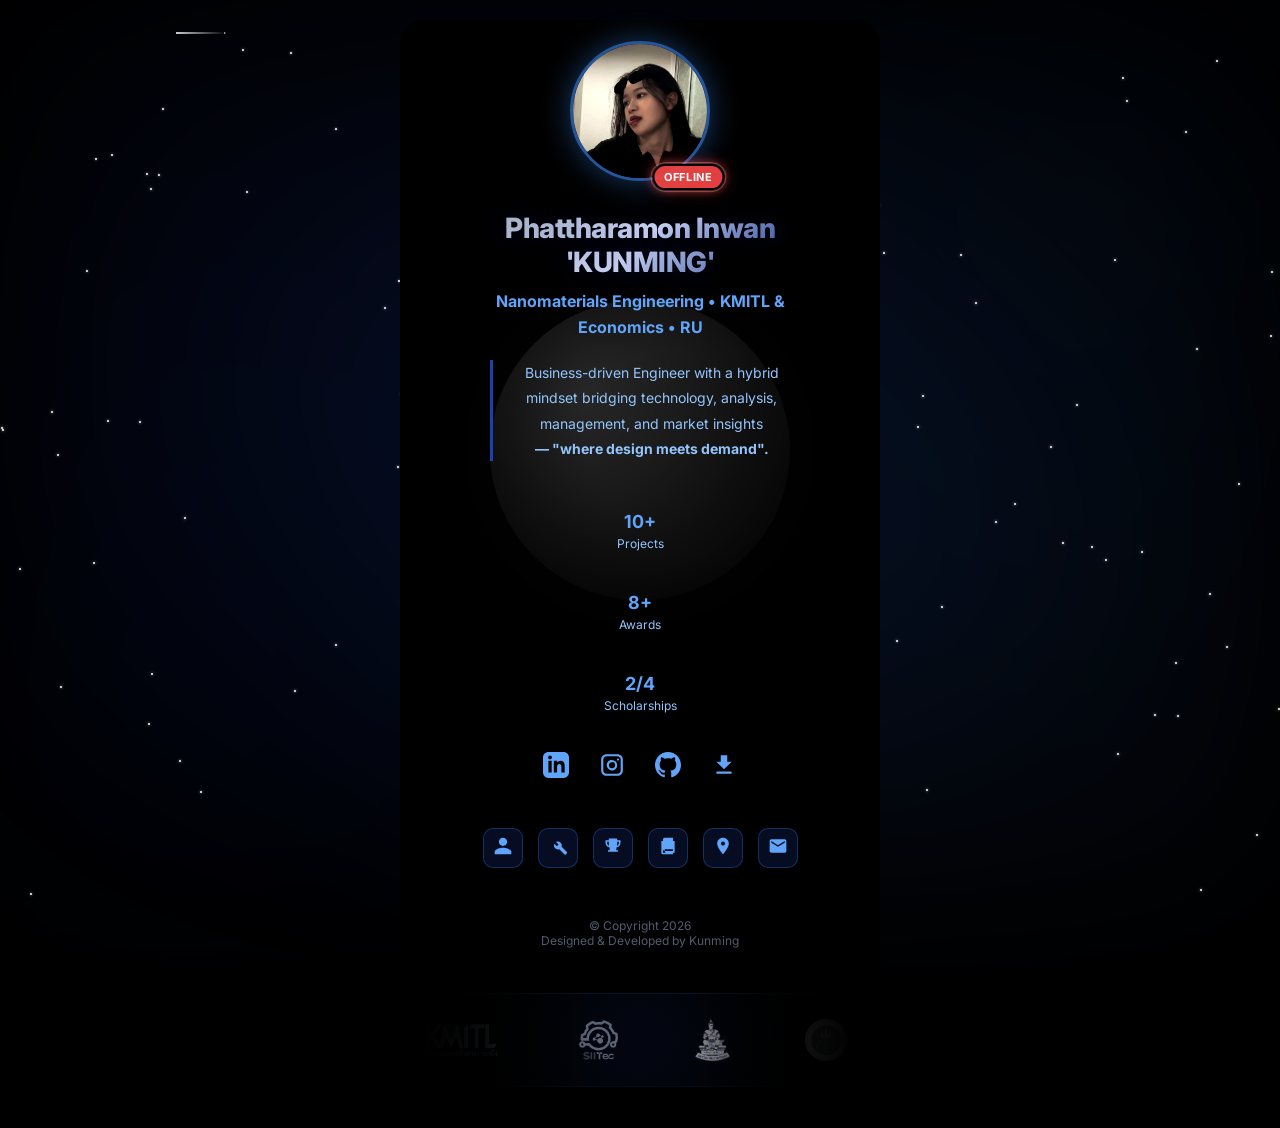
==== index.html @ d59f3d8d "Fix download link for CV in index.html" ====
<!DOCTYPE html>
<html lang="th">
<head>
    <meta charset="UTF-8">
    <meta name="viewport" content="width=device-width, initial-scale=1.0">
    <title>Phattharamon Inwan - Portfolio</title>
    <link href="https://fonts.googleapis.com/css2?family=Inter:wght@300;400;500;600;700;800&display=swap" rel="stylesheet">
    <style>
        * {
            margin: 0;
            padding: 0;
            box-sizing: border-box;
        }
        
        @keyframes fadeInUp {
            from {
                opacity: 0;
                transform: translateY(30px);
            }
            to {
                opacity: 1;
                transform: translateY(0);
            }
        }

        @keyframes slideInRight {
            from {
                opacity: 0;
                transform: translateX(-30px);
            }
            to {
                opacity: 1;
                transform: translateX(0);
            }
        }

       @keyframes glow {
    0%, 100% {
        box-shadow: 
            0 0 14px rgba(30, 64, 175, 0.25),
            0 0 28px rgba(29, 78, 216, 0.15),
            inset 0 0 12px rgba(30, 64, 175, 0.05);
    }
    50% {
        box-shadow: 
            0 0 22px rgba(30, 64, 175, 0.35),
            0 0 36px rgba(29, 78, 216, 0.2),
            inset 0 0 18px rgba(30, 64, 175, 0.08);
    }
}

        @keyframes borderGlow {
            0%, 100% {
                border-color: rgba(30, 64, 175, 0.5);
            }
            50% {
                border-color: rgba(29, 78, 216, 0.8);
            }
        }

        @keyframes shimmer {
            0% {
                background-position: -1000px 0;
            }
            100% {
                background-position: 1000px 0;
            }
        }

        @keyframes float {
            0%, 100% {
                transform: translateY(0px);
            }
            50% {
                transform: translateY(-8px);
            }
        }

        @keyframes shooting-star {
            0% {
                transform: translateX(0) translateY(0) rotate(-45deg);
                opacity: 1;
            }
            70% {
                opacity: 1;
            }
            100% {
                transform: translateX(-300px) translateY(300px) rotate(-45deg);
                opacity: 0;
            }
        }

        @keyframes twinkle {
            0%, 100% {
                opacity: 0.3;
                transform: scale(1);
            }
            50% {
                opacity: 1;
                transform: scale(1.2);
            }
        }
@keyframes auraPulse {
    0%, 100% {
        opacity: 0.6;
        filter: blur(16px);
    }
    50% {
        opacity: 0.9;
        filter: blur(22px);
    }
}

        .star {
            position: fixed;
            width: 2px;
            height: 2px;
            background: white;
            border-radius: 50%;
            box-shadow: 0 0 3px rgba(255, 255, 255, 0.8);
            animation: twinkle 3s ease-in-out infinite;
            pointer-events: none;
            z-index: -2;
        }

        .shooting-star {
            position: fixed;
            width: 2px;
            height: 2px;
            background: linear-gradient(90deg, white, transparent);
            border-radius: 50%;
            pointer-events: none;
            animation: shooting-star 2s ease-out infinite;
            z-index: 1;
        }

        .shooting-star::before {
            content: '';
            position: absolute;
            top: 0;
            right: 0;
            height: 2px;
            width: 50px;
            background: linear-gradient(90deg, rgba(255, 255, 255, 0.8), transparent);
        }

        body {
            font-family: 'Inter', -apple-system, BlinkMacSystemFont, 'Segoe UI', sans-serif;
            background: #000000;
            color: #e5e5e5;
            min-height: 100vh;
            display: flex;
            align-items: center;
            justify-content: center;
            padding: 20px;
            position: relative;
            overflow-x: hidden;
        }

        body::before {
            content: '';
            position: fixed;
            top: 0;
            left: 0;
            right: 0;
            bottom: 0;
            background: 
                radial-gradient(circle at 20% 30%, rgba(29, 78, 216, 0.08) 0%, transparent 50%),
                radial-gradient(circle at 80% 70%, rgba(30, 64, 175, 0.06) 0%, transparent 50%);
            pointer-events: none;
            z-index: 0;
        }

        #stars-container {
            position: fixed;
            top: 0;
            left: 0;
            width: 100%;
            height: 100%;
            pointer-events: none;
            z-index: 2;
        }

        .container {
    max-width: 1200px;
    width: 100%;
    height: auto;
    background: #000000;
    border: 1.5px solid rgba(0, 0, 0, 0.85); /* ✅ ขอบดำ */
    border-radius: 24px;
    padding: 60px;
    position: relative;
    overflow: visible;
    animation: fadeInUp 0.8s ease-out;
    z-index: 2;
}

        .container::before {
      .container::before {
    content: '';
    position: absolute;
    inset: -2px;
    border-radius: 26px;
animation: auraPulse 4s ease-in-out infinite;

    background: radial-gradient(
        ellipse at center,
        rgba(59, 130, 246, 0.35),
        rgba(59, 130, 246, 0.15),
        transparent 65%
    );

    filter: blur(18px);
    opacity: 0.8;
    z-index: -1;
      }}

body::after {
    content: '';
    position: fixed;
    inset: 0;

    background:
        radial-gradient(circle at 30% 40%, rgba(30, 64, 175, 0.18), transparent 55%),
        radial-gradient(circle at 70% 60%, rgba(59, 130, 246, 0.12), transparent 60%),
        radial-gradient(circle at 50% 50%, rgba(30, 64, 175, 0.10), transparent 65%);

    filter: blur(80px);
    opacity: 0.7;

    z-index: -2;
}
body::before {
    content: '';
    position: fixed;
    inset: 0;

    background:
        radial-gradient(circle at 10% 80%, rgba(30, 64, 175, 0.10), transparent 60%),
        radial-gradient(circle at 90% 20%, rgba(59, 130, 246, 0.08), transparent 60%);

    filter: blur(100px);
    opacity: 0.5;

    z-index: -3;
}

@keyframes galaxyFloat {
    0% {
        transform: scale(1) translate(0, 0);
    }
    50% {
        transform: scale(1.1) translate(-30px, 20px);
    }
    100% {
        transform: scale(1.05) translate(30px, -20px);
    }
}












        .profile-section {
            display: flex;
            align-items: center;
            gap: 30px;
            margin-bottom: 40px;
            justify-content:center;   
            animation: slideInRight 0.8s ease-out 0.2s both;
            position: relative;
            justify-content:center;  
            z-index: 1;
        }

        .profile-image {
            width: 140px;
            height: 140px;
            border-radius: 50%;
            border: 3px solid rgba(59, 130, 246, 0.6);
            object-fit: cover;
            opacity: 1;
            filter: brightness(1.1) contrast(1.05);
            transition: all 0.5s;
            box-shadow: 0 0 30px rgba(59, 130, 246, 0.4);
        }

        .profile-image:hover {
            transform: scale(1.05);
            border-color: rgba(59, 130, 246, 0.9);
            box-shadow: 0 0 50px rgba(59, 130, 246, 0.6);
            filter: brightness(1.15) contrast(1.1);
        }

        .header {
            display: flex;
            justify-content: space-between;
            align-items: flex-start;
            margin-bottom: 50px;
            flex-wrap: wrap;
            gap: 30px;
            position: relative;
            z-index: 1;
        }

        .intro {
            flex: 1;
            min-width: 300px;
        }

        .name {
            font-size: 40px;
            font-weight: 700;
            background: linear-gradient(135deg, #acb4c2 0%, #d4dcf6 50%, #1e3a8a 100%);
            -webkit-background-clip: text;
            -webkit-text-fill-color: transparent;
            background-clip: text;
            margin-bottom: 10px;
            letter-spacing: -1px;
           
            text-shadow: 0 0 30px rgba(30, 64, 175, 0.3);
        }

        .title {
            font-size: 16px;
            color: #60a5fa;
            margin-bottom: 20px;
            font-weight: 500;
            line-height: 1.6;
        }

        .tagline {
            font-size: 14px;
            color: #93c5fd;
            line-height: 1.8;
            max-width: 550px;
            border-left: 3px solid #1e40af;
            padding-left: 20px;
            transition: all 0.3s;
        }

        .tagline:hover {
            border-left-color: #3b82f6;
            padding-left: 25px;
            text-shadow: 0 0 10px rgba(30, 64, 175, 0.3);
        }

        .contact {
            position: absolute;
            bottom: 30px;
            right: 30px;
            display: flex;
            flex-direction: column;
            gap: 12px;
            background: rgba(15, 23, 42, 0.5);
            padding: 25px;
            border-radius: 16px;
            border: 1px solid rgba(30, 64, 175, 0.3);
            box-shadow: 0 8px 32px rgba(30, 64, 175, 0.15);
         z-index: 1;
        }

        .contact-item {
            display: flex;
            align-items: center;
            gap: 12px;
            color: #93c5fd;
            font-size: 14px;
            transition: all 0.3s;
            cursor: pointer;
        }

        .contact-item:hover {
            color: #3b82f6;
            transform: translateX(8px);
            text-shadow: 0 0 10px rgba(30, 64, 175, 0.5);
        }

        .icon {
            width: 20px;
            height: 20px;
            fill: currentColor;
            transition: all 0.3s;
            filter: drop-shadow(0 0 3px rgba(30, 64, 175, 0.4));
        }

        .contact-item:hover .icon {
            transform: scale(1.2) rotate(5deg);
            filter: drop-shadow(0 0 8px rgba(30, 64, 175, 0.8));
        }

        .section {
            margin-bottom: 45px;
            animation: fadeInUp 0.8s ease-out;
            position: relative;
            z-index: 1;
        }

        .section:nth-child(2) {
            animation-delay: 0.4s;
        }

        .section:nth-child(3) {
            animation-delay: 0.6s;
        }

       .section-title {
    font-size: 24px;
    font-weight: 700;
    margin-bottom: 25px;
    display: flex;
    align-items: center;
    gap: 12px;

    color: #ffffff; /* ✅ เปลี่ยนเป็นสีขาว */

    text-transform: uppercase;
    letter-spacing: 1px;
    text-shadow: 0 0 12px rgba(255, 255, 255, 0.35); /* glow ขาวเบาๆ */
}

.name{
font-weight:800;
letter-spacing:-0.5px;
}
        .section-title::before {
            content: '';
            width: 4px;
            height: 24px;
            background: linear-gradient(180deg, #3b82f6, #1e40af);
            border-radius: 2px;
            box-shadow: 0 0 10px rgba(30, 64, 175, 0.6);
            animation: float 2s ease-in-out infinite;
        }

        .skills-grid {
            display: grid;
            grid-template-columns: repeat(auto-fit, minmax(280px, 1fr));
            gap: 20px;
            max-width: 900px;
            margin: 0 auto;
        }

        .skill-category {
            background: rgba(15, 23, 42, 0.5);
            padding: 25px;
            border-radius: 16px;
            border: 1px solid rgba(30, 64, 175, 0.25);
            transition: all 0.4s cubic-bezier(0.4, 0, 0.2, 1);
            position: relative;
            overflow: hidden;
        }

        .skill-category::before {
            content: '';
            position: absolute;
            top: 0;
            left: 0;
            right: 0;
            bottom: 0;
            background: linear-gradient(135deg, rgba(30, 64, 175, 0.08), transparent);
            opacity: 0;
            transition: opacity 0.3s;
        }

        .skill-category:hover::before {
            opacity: 1;
        }

        .skill-category:hover {
            transform: translateY(-5px);
            border-color: rgba(30, 64, 175, 0.5);
            box-shadow: 0 10px 30px rgba(30, 64, 175, 0.25);
        }

      .skill-category h3 {
    font-size: 17px;                 /* ใหญ่ขึ้นนิด */
    font-weight: 800;                /* ✅ หนาชัด */
  color: #e6f0ff; 
    margin-bottom: 15px;
    text-transform: uppercase;
    letter-spacing: 1.2px;
    text-align: center;

    text-shadow:
        0 0 8px rgba(255, 255, 255, 0.4),
        0 0 16px rgba(59, 130, 246, 0.25); /* glow ฟ้าเบาๆ */
}


        .skill-tags {
            display: flex;
            flex-wrap: wrap;
            gap: 8px;
            justify-content: center;
        }

        .skill-tag {
    background: rgba(15, 23, 42, 0.6);
    color: #ffffff;              /* ✅ สีขาว */
    padding: 6px 14px;
    border-radius: 20px;
    font-size: 13px;
    border: 1px solid rgba(255, 255, 255, 0.25);
    transition: all 0.3s;
    cursor: default;
    font-weight: 500;
}


        .skill-tag:hover {
            background: rgba(30, 64, 175, 0.3);
            color: #3b82f6;
            transform: scale(1.05);
            border-color: #1e40af;
            box-shadow: 0 3px 15px rgba(30, 64, 175, 0.3);
        }

        .projects {
            display: grid;
            gap: 20px;
        }

        .project-card {
            background: rgba(15, 23, 42, 0.5);
            padding: 30px;
            border-radius: 16px;
            border: 1px solid rgba(30, 64, 175, 0.25);
            border-left: 4px solid #1e40af;
            transition: all 0.4s cubic-bezier(0.4, 0, 0.2, 1);
            position: relative;
            overflow: hidden;
        }

        .project-card::before {
            content: '';
            position: absolute;
            top: 0;
            left: 0;
            right: 0;
            bottom: 0;
            background: linear-gradient(135deg, rgba(30, 64, 175, 0.08), transparent);
            opacity: 0;
            transition: opacity 0.3s;
        }

        .project-card:hover::before {
            opacity: 1;
        }

        .project-card::after {
            content: '';
            position: absolute;
            top: 0;
            left: -100%;
            width: 100%;
            height: 100%;
            background: linear-gradient(90deg, 
                transparent,
                rgba(30, 64, 175, 0.15),
                transparent
            );
            transition: left 0.5s;
        }

        .project-card:hover::after {
            left: 100%;
        }

        .project-card:hover {
            border-left-color: #3b82f6;
            transform: translateX(8px);
            box-shadow: 0 10px 40px rgba(30, 64, 175, 0.25);
            border-color: rgba(30, 64, 175, 0.5);
        }

        .project-title {
            font-size: 18px;
            font-weight: 600;
            color: #3b82f6;
            margin-bottom: 8px;
            transition: all 0.3s;
        }
.project-role {
    display: inline-block;
    padding: 4px 10px;
    border-radius: 10px;

    background: rgba(59, 130, 246, 0.12);
    border: 1px solid rgba(59, 130, 246, 0.25);

    font-size: 12px;
    font-weight: 600;
    color: #e6f0ff;

    margin-bottom: 8px;
}


/* --- CSS Time Capsule (สไตล์ที่คุณชอบ) --- */
.time-capsule {
    display: inline-flex;
    align-items: center;
    gap: 6px;
    
    /* สไตล์ Neon */
    background: rgba(30, 64, 175, 0.15);
    border: 1px solid rgba(59, 130, 246, 0.4);
    border-radius: 6px;
    padding: 4px 12px;       /* ปรับความอ้วนเล็กน้อยให้สวย */
    
    /* ลบ margin-left เดิมออก เพื่อให้ชิดซ้ายสุด */
    margin: 0; 
    
    color: #93c5fd;
    font-size: 13px;         /* เพิ่มขนาดตัวอักษรนิดนึงให้อ่านง่าย */
    font-weight: 600;
    letter-spacing: 0.5px;
    margin-bottom: 8px;
    line-height: 1.4;
    box-shadow: 0 0 10px rgba(59, 130, 246, 0.1);
    transition: all 0.3s ease;
    white-space: nowrap;
    
    /* จัดให้ป้ายไม่ยืดหดจนเสียทรง */
    flex-shrink: 0; 
}

.time-capsule:hover {
    background: rgba(30, 64, 175, 0.3);
    border-color: #60a5fa;
    box-shadow: 0 0 15px rgba(59, 130, 246, 0.3);
    transform: translateY(-1px);
    cursor: default;
}

.time-icon {
    width: 14px;
    height: 14px;
    fill: currentColor;
    opacity: 0.9;
}
        .project-date {
            font-size: 13px;
            color: #60a5fa;
            margin-bottom: 12px;
            font-style: italic;
        }

        .project-card:hover .project-title {
            color: #60a5fa;
            text-shadow: 0 0 10px rgba(30, 64, 175, 0.4);
        }

        .project-desc {
            color: #cbd5e1;
            font-size: 14px;
            line-height: 1.6;
            margin-bottom: 15px;
        }

        .team-members {
            display: flex;
            align-items: center;
            gap: 8px;
            flex-wrap: wrap;
            margin-top: 12px;
            padding-top: 12px;
            border-top: 1px solid rgba(30, 64, 175, 0.2);
        }
.profile-wrapper {
    position: relative;
    width: 140px;
    height: 140px;
    flex-shrink: 0;
}

/* badge หลัก */
.status-badge {
    position: absolute;
    right: 0;
    bottom: 0;

    transform: translate(20%, 35%); /* เกาะขอบแบบ responsive */

    padding: 4px 10px;
    border-radius: 999px;

    font-size: 11px;
    font-weight: 700;
    letter-spacing: 0.6px;

    background: rgba(239, 68, 68, 0.95); /* 🔴 default = inactive */
    color: #fff;

    border: 2px solid #000;
    box-shadow:
        0 0 8px rgba(239, 68, 68, 0.6),
        0 0 16px rgba(239, 68, 68, 0.4);

    user-select: none;
    transition: all 0.3s ease;
}
.project-progress{
    width:100%;
    height:8px;
    background:rgba(255,255,255,0.08);
    border-radius:20px;
    overflow:hidden;
    margin-top:10px;
}

.progress-bar{
    height:100%;
    width:var(--progress);
    
    background:linear-gradient(
        90deg,
        #ef4444,
        #f59e0b,
        #22c55e
    );

    border-radius:20px;

    animation:progressGlow 3s ease-in-out infinite;
    box-shadow:0 0 10px rgba(34,197,94,0.4);
}

.progress-text{
    font-size:12px;
    color:#93c5fd;
    margin-top:6px;
    opacity:0.8;
}
.progress-bar{
    height:100%;
    width:0;
    background:linear-gradient(90deg,#ef4444,#f59e0b,#22c55e);
    border-radius:20px;
    animation:loadProgress 2s forwards;
}
.progress-container{
    width:100%;
    height:8px;
    background:rgba(255,255,255,0.08);
    border-radius:20px;
    overflow:hidden;
    margin-top:8px;
}

.progress-bar{
    height:100%;
    width:0;
    background:linear-gradient(90deg,#ef4444,#f59e0b,#22c55e);
    border-radius:20px;
    transition:width 0.8s ease;
}

.progress-text{
    font-size:12px;
    color:#93c5fd;
    margin-top:5px;
}


.my-products{
    margin-top:20px;
}

.product-title{
    font-size:16px;
    color:#60a5fa;
    margin-bottom:12px;
    font-weight:600;
}

.product-card{
    background: rgba(15, 23, 42, 0.5);
    border: 1px solid rgba(59,130,246,0.3);
    border-radius: 12px;
    padding: 16px;
    transition:0.3s;
    margin-bottom:16px; 
}

.product-card:hover{
    transform:translateY(-3px);
    box-shadow:0 10px 30px rgba(59,130,246,0.25);
}

.product-name{
    font-size:16px;
    font-weight:700;
    color:#e6f0ff;
    margin-bottom:6px;
}

.product-tagline{
    font-size:13px;
    color:#93c5fd;
    margin-bottom:12px;
}

.product-btn{
    display:inline-block;
    margin-top:16px;
    padding:6px 14px;
    border-radius:20px;

    background:rgba(34,197,94,0.2);
    border:1px solid rgba(34,197,94,0.5);

    color:#22c55e;
    font-size:13px;
    font-weight:600;
    text-decoration:none;

    transition:0.3s;
}

.product-btn:hover{
    background:#22c55e;
    color:#000;
    box-shadow:0 0 15px rgba(34,197,94,0.6);
}



@keyframes loadProgress{
    to{
        width:var(--progress);
    }
}
@keyframes progressGlow{
    0%,100%{
        filter:brightness(1);
    }
    50%{
        filter:brightness(1.4);
    }
}
/* 🟢 active */
.status-badge.active {
    background: rgba(34, 197, 94, 0.95);
    box-shadow:
        0 0 8px rgba(34, 197, 94, 0.8),
        0 0 18px rgba(34, 197, 94, 0.6);
}

/* ring บาง ๆ ให้ดูเป็น badge */
.status-badge::after {
    content: '';
    position: absolute;
    inset: -4px;
    border-radius: 999px;
    border: 1px solid rgba(255,255,255,0.25);
}

        .team-label {
            font-size: 12px;
            color: #60a5fa;
            font-weight: 600;
            text-transform: uppercase;
            letter-spacing: 0.5px;
        }


/* Force Mobile Layout ทุกหน้าจอ */
.container {
max-width: 480px;
margin: 0 auto;
padding: 20px;
}

/* Profile เรียงแนวตั้ง */
.profile-section {
flex-direction: column;
text-align: center;
}

/* Header เรียงแนวตั้ง */
.header {
flex-direction: column;
align-items: center;
}

/* Stats เรียงแบบมือถือ */
.stats {
flex-direction: column;
gap: 12px;
}

/* Skills ให้เรียง 1 column */
.skills-grid {
grid-template-columns: 1fr;
}

/* Project card padding */
.project-card {
padding: 20px;
}

/* ปรับชื่อ */
.name {
font-size: 28px;
}

/* Contact icon จัดกลาง */
.contact-icons {
justify-content: center;
}
body{
display:flex;
justify-content:center;
}


.section{
display:none;
animation:fadeInUp 0.5s ease;
}

.section.active{
display:block;
}
@media (max-width:768px){

.project-card{
padding:20px;
}

.time-capsule{
font-size:12px;
}

.project-title{
font-size:16px;
}

}
@media (max-width:768px){

.projects{
gap:16px;
}

}
        .team-member {
            display: inline-flex;
            align-items: center;
            gap: 4px;
            padding: 4px 10px;
            background: rgba(30, 64, 175, 0.15);
            border: 1px solid rgba(59, 130, 246, 0.3);
            border-radius: 12px;
            font-size: 13px;
            color: #60a5fa;
            text-decoration: none;
            transition: all 0.3s;
            z-index: 30;
        }

        .team-member:hover {
            background: rgba(59, 130, 246, 0.25);
            border-color: #3b82f6;
            color: #93c5fd;
            transform: translateY(-2px);
            box-shadow: 0 4px 12px rgba(59, 130, 246, 0.3);
        }

        .team-icon {
            width: 14px;
            height: 14px;
            fill: currentColor;
        }
.top-menu{
display:flex;
justify-content:center;
align-items:center;

width:100%;        /* ✅ สำคัญ */
margin-top:8px;
gap:15px;

position:relative; /* กันลอย */
}

.contact-icons{
    position: relative;
display:flex;
justify-content:center;
align-items:center;

width:100%;      /* ✅ สำคัญมาก */
margin-top:8px;
margin-bottom:8px;

gap:30px;
}
@media (max-width:768px){
.container{
padding:30px 20px;
}
}
.contact-icon:hover{
transform:translateY(-5px);
background:rgba(59,130,246,0.25);
box-shadow:0 0 20px rgba(59,130,246,0.4);
}

.contact-icon svg{
width:26px;
fill:#60a5fa;
}
.top-menu button {
background: rgba(30,64,175,0.2);
border: 1px solid rgba(59,130,246,0.3);
width: 40px;
height: 40px;
border-radius: 10px;
cursor: pointer;
transition: 0.3s;
}

.top-menu button:hover {
background: rgba(59,130,246,0.3);
transform: translateY(-2px);
}

.top-menu svg {
width: 20px;
fill: #60a5fa;
}

.moon {
  position: fixed;
  top: 50%;
  left: 50%;
  transform: translate(-50%, -50%);
  
  width: 300px;
  height: 300px;
  border-radius: 50%;

  /* 👇 ใช้ texture ดวงจันทร์จริง */
  background: 
    radial-gradient(circle at 30% 30%, rgba(255,255,255,0.9), rgba(200,200,200,0.4) 60%, rgba(0,0,0,0.3)),
    url("https://upload.wikimedia.org/wikipedia/commons/e/e1/FullMoon2010.jpg");

  background-size: cover;
  background-blend-mode: overlay;

  opacity: 0.17; /* 👈 จางๆ */
  filter: grayscale(100%) contrast(120%);

  box-shadow: 0 0 80px rgba(255,255,255,0.1);

  animation: rotateMoon 120s linear infinite;

  z-index: -1;
  pointer-events: none;
}

@keyframes rotateMoon {
  from {
    transform: translate(-50%, -50%) rotate(0deg);
  }
  to {
    transform: translate(-50%, -50%) rotate(360deg);
  }
}
.moon::after {
  content: "";
  position: absolute;
  inset: 0;
  border-radius: 50%;

  background: radial-gradient(circle at 70% 50%, transparent 40%, rgba(0,0,0,0.5) 100%);
}


        .more-projects {
            background: rgba(15, 23, 42, 0.5);
            padding: 20px;
            border-radius: 12px;
            border: 1px solid rgba(30, 64, 175, 0.25);
            text-align: center;
            transition: all 0.3s;
            cursor: pointer;
        }

        .more-projects:hover {
            background: rgba(30, 64, 175, 0.15);
            border-color: #1e40af;
            transform: translateY(-3px);
            box-shadow: 0 10px 30px rgba(30, 64, 175, 0.25);
        }
.stats{
display:flex;
gap:40px;   /* เพิ่มจาก 20px */
margin-top:10px;
justify-content:center;
}

.stat{
text-align:center;

}
.project-desc {
font-size: 14px;
line-height: 1.7;
color: #cbd5e1;
font-weight: 400;
letter-spacing: 0.2px;
}
.stat-number{
font-size:18px;
font-weight:700;
color:#60a5fa;
display:block;
}

.footer{
    margin-top:40px;
    text-align:center;
    font-size:12px;
    color:#64748b;
    opacity:0.8;
}

.footer:hover{
    opacity:1;
    color:#93c5fd;
    transition:0.3s;
}

.container{
    display:flex;
    flex-direction:column;
    min-height:80vh;
}

.footer{
    margin-top:auto; /* ดันลงล่าง */
}

.contact-form{
display:flex;
flex-direction:column;
gap:12px;
max-width:500px;
margin:auto;
}

.contact-form input,
.contact-form textarea{
padding:12px;
border-radius:10px;
border:1px solid rgba(59,130,246,0.3);
background:rgba(15,23,42,0.5);
color:white;
}

.contact-form textarea{
min-height:120px;
resize:none;
}

.contact-form button{
padding:12px;
border-radius:10px;
background:#3b82f6;
color:white;
border:none;
cursor:pointer;
transition:0.3s;
}

.contact-form button:hover{
background:#60a5fa;
}
.stat-label{
font-size:12px;
color:#93c5fd;
}
.tagline span {
    display: inline-block;
    opacity: 0;
    transform: translateY(20px);
    animation: fadeSlide 0.8s ease forwards;
}



/* ===== University & Organization Logo Slider (New Cosmic Visuals) ===== */

.logo-slider {
    width: 100%;
    overflow: hidden;
    margin-top: 45px;
    padding: 25px 0;
    
    /* เส้นแบ่งบน-ล่าง สไตล์นีออนจางๆ เข้ากับกรอบเว็บ */
    border-top: 1px solid rgba(59, 130, 246, 0.12);
    border-bottom: 1px solid rgba(59, 130, 246, 0.05);
    background: radial-gradient(circle at center, rgba(30, 64, 175, 0.1) 0%, transparent 80%);
    
    position: relative;

    /* 🌟 HIGHLIGHT: เทคนิคไล่ระดับความสว่างและสีจากขอบเข้าสู่ศูนย์กลาง */
    -webkit-mask-image: linear-gradient(
        to right, 
        transparent 0%, 
        rgba(0,0,0,0.2) 15%, 
        rgba(0,0,0,1) 40%, 
        rgba(0,0,0,1) 60%, 
        rgba(0,0,0,2) 85%, 
        transparent 100%
    );
    mask-image: linear-gradient(
        to right, 
        transparent 0%, 
        rgba(0,0,0,0.15) 15%, 
        rgba(0,0,0,1) 38%, 
        rgba(0,0,0,1) 62%, 
        rgba(0,0,0,0.15) 85%, 
        transparent 100%
    );
}

.logo-track {
    display: flex;
    align-items: center;
    gap: 75px;
    width: max-content;
    animation: scrollLogos 22s linear infinite; /* ปรับให้วิ่งนิ่งและช้าลงนิดนึงเพื่อความหรูหรา */
}

.logo-track img {
    height: 42px;
    width: auto;
    object-fit: contain;
    
    /* 🔴 กรองพื้นหลังสีขาวด้วย CSS เหมือนเดิม */
    mix-blend-mode: screen; 

    /* ปรับฟิลเตอร์เริ่มต้นให้ติดโทนสีฟ้าคอสมิกจางๆ (ไม่ได้ขาวดำสนิทจนดูจืดชืด) */
    filter: grayscale(80%) brightness(1.1) sepia(30%) hue-rotate(190deg) saturate(90%);
    opacity: 0.55;
    
    /* ใช้ CSS Animation ควบคุมความสว่างตามตำแหน่งการเคลื่อนที่แบบ Real-time */
    animation: centerColor Enhancement linear both;
    animation-timeline: view(inline);
    animation-range: entry 20% exit 80%;
}

/* 🌟 สคริปต์จำลอง Dynamic Hover (เมื่อเมาส์ชี้ก็ยังคงเรืองแสงเพิ่มได้อีก) */
.logo-track img:hover {
    filter: grayscale(0%) brightness(1.3) drop-shadow(0 0 15px rgba(96, 165, 250, 0.95)) !important;
    opacity: 1 !important;
    transform: scale(1.08);
    cursor: pointer;
}

@keyframes scrollLogos {
    from { transform: translateX(0); }
    to { transform: translateX(-50%); }
}

/* 🪐 สลับสีภาพอัตโนมัติเมื่อวัตถุเคลื่อนผ่านแกนกลางจอ (รองรับเบราว์เซอร์ยุคใหม่) */
@keyframes centerColor {
    0%, 100% {
        filter: grayscale(80%) brightness(1.1) sepia(30%) hue-rotate(190deg);
        opacity: 0.55;
    }
    45%, 55% {
        filter: grayscale(0%) brightness(1.2) contrast(1.05) drop-shadow(0 0 8px rgba(59, 130, 246, 0.5));
        opacity: 1;
    }
}










/* ไล่ delay ทีละบรรทัด */
.tagline span:nth-child(1) { animation-delay: 0.2s; }
.tagline span:nth-child(3) { animation-delay: 0.5s; }
.tagline span:nth-child(5) { animation-delay: 0.8s; }
.tagline span:nth-child(7) { animation-delay: 1.1s; }

@keyframes fadeSlide {
    to {
        opacity: 1;
        transform: translateY(0);
    }
}

.product-btn{
position: relative;
z-index: 10;
}
        .more-projects a {
            color: #3b82f6;
            text-decoration: none;
            font-weight: 600;
            font-size: 16px;
            transition: all 0.3s;
        }

        .more-projects:hover a {
            color: #60a5fa;
            text-shadow: 0 0 10px rgba(30, 64, 175, 0.6);
        }

        @media (max-width: 1024px) {
            .container {
                padding: 40px;
            }
        }

        @media (max-width: 768px) {
            .container {
                padding: 30px;
            }
            
            .name {
                font-size: 36px;
            }
            
            .header {
                flex-direction: column;
            }

            .skills-grid {
                grid-template-columns: repeat(auto-fit, minmax(150px, 1fr));
            }
        }
@media (max-width: 480px) {
  .tagline{
    font-size:14px;
    line-height:1.6;
    max-width:320px;
  }
}
        @media (max-width: 480px) {
            .profile-section {
                flex-direction: column;
                text-align: center;
            }

            .name {
                font-size: 28px;
            }

            .contact {
                position: static;
                margin-top: 20px;
            }
        }
    </style>
    
</head>
<body>
    
    <!-- Stars Background -->
    <div id="stars-container"></div>
    
    <div class="container">

        
        <div class="moon"></div>


        <div class="profile-section">
            <div class="profile-wrapper">
    <img src="./S__115736578.jpg" alt="Profile" class="profile-image">
    <span id="availability-badge" class="status-badge">INACTIVE</span>
</div>

            <div class="intro">
                <h1 class="name">Phattharamon Inwan <br>'KUNMING'</h1>
                <p class="title">
                   <strong> Nanomaterials Engineering • KMITL & <br>
                       Economics • RU</strong>
                
               <p class="tagline">
    <span>Business-driven Engineer with a hybrid</span><br>
    <span>mindset bridging technology, analysis,</span><br>
    <span>management, and market insights</span><br>
    <span><strong>— "where design meets demand".</strong></span>
</p>
            </div>
        </div>



<!-- Stats -->
<div class="stats">
<div class="stat">
  <span class="stat-number counter" data-target="10">0</span>
<span class="stat-label">Projects</span>
</div>

<div class="stat">
  <span class="stat-number counter" data-target="8">0</span>
<span class="stat-label">Awards</span>
</div>

<div class="stat">
<span class="stat-number">2/4</span>
<span class="stat-label">Scholarships</span>
</div>
</div>


 <div class="header">
            <div style="flex: 1;"></div>
            
         <div class="contact-icons">


<a href="https://www.linkedin.com/in/phattharamon-i-1006871a5" target="_blank" class="contact-icon">
<svg viewBox="0 0 24 24">
<path d="M19 0h-14c-2.761 0-5 2.239-5 5v14c0 2.761 2.239 5 5 5h14c2.762 0 5-2.239 5-5v-14c0-2.761-2.238-5-5-5zm-11 19h-3v-11h3v11zm-1.5-12.268c-.966 0-1.75-.79-1.75-1.764s.784-1.764 1.75-1.764 1.75.79 1.75 1.764-.783 1.764-1.75 1.764zm13.5 12.268h-3v-5.604c0-3.368-4-3.113-4 0v5.604h-3v-11h3v1.765c1.396-2.586 7-2.777 7 2.476v6.759z"/>
</svg>
</a>
<a href="https://www.instagram.com/allaboutmingg" target="_blank" class="contact-icon">
<svg viewBox="0 0 24 24">
<path d="M7 2C4.2 2 2 4.2 2 7v10c0 2.8 2.2 5 5 5h10c2.8 0 5-2.2 5-5V7c0-2.8-2.2-5-5-5H7zm10 2c1.7 0 3 1.3 3 3v10c0 1.7-1.3 3-3 3H7c-1.7 0-3-1.3-3-3V7c0-1.7 1.3-3 3-3h10zm-5 3.2A4.8 4.8 0 1 0 12 17a4.8 4.8 0 0 0 0-9.6zm0 2A2.8 2.8 0 1 1 12 15a2.8 2.8 0 0 1 0-5.6zM17.5 6a1 1 0 1 0 0 2 1 1 0 0 0 0-2z"/>
</svg>
</a>
<a href="https://github.com/kunming2802" target="_blank" class="contact-icon">
<svg viewBox="0 0 24 24">
<path d="M12 0C5.37 0 0 5.37 0 12c0 5.3 3.44 9.8 8.21 11.39.6.11.82-.26.82-.58 
0-.29-.01-1.05-.02-2.06-3.34.73-4.04-1.61-4.04-1.61-.55-1.39-1.34-1.76-1.34-1.76
-1.09-.74.08-.73.08-.73 1.2.08 1.83 1.23 1.83 1.23 1.07 1.83 2.8 1.3 3.49.99
.11-.77.42-1.3.76-1.6-2.67-.3-5.47-1.33-5.47-5.93 0-1.31.47-2.38 1.23-3.22
-.12-.3-.53-1.52.12-3.17 0 0 1.01-.32 3.3 1.23a11.5 11.5 0 013.01-.4c1.02 0 2.05.14 
3.01.4 2.29-1.55 3.3-1.23 3.3-1.23.65 1.65.24 2.87.12 3.17.77.84 1.23 1.91 
1.23 3.22 0 4.61-2.8 5.63-5.48 5.93.43.37.81 1.1.81 2.22 
0 1.6-.01 2.89-.01 3.28 0 .32.22.69.82.58C20.56 21.8 24 17.3 24 12 
24 5.37 18.63 0 12 0z"/>
</svg>
</a>
<a href="cv-phattharamon.pdf" download="cv-phattharamon.pdf" class="contact-icon">
    <svg viewBox="0 0 24 24">
      <path d="M19 9h-4V3H9v6H5l7 7 7-7zM5 18v2h14v-2H5z"/>
    </svg>
  </a>





</div>
<div class="top-menu">
<button onclick="showSection('about')">
<svg viewBox="0 0 24 24">
<path d="M12 12c2.7 0 5-2.3 5-5s-2.3-5-5-5-5 2.3-5 5 2.3 5 5 5zm0 2c-3.3 0-10 1.7-10 5v3h20v-3c0-3.3-6.7-5-10-5z"/>
</svg>
</button>
<button onclick="showSection('skills')">
<svg viewBox="0 0 24 24">
<path d="M22.7 19.3l-6.4-6.4c.6-1.7.2-3.6-1.1-4.9-1.5-1.5-3.7-1.8-5.5-.9l3 3-2.1 2.1-3-3c-.9 1.8-.6 4 1 5.5 1.3 1.3 3.2 1.7 4.9 1.1l6.4 6.4c.4.4 1 .4 1.4 0l1.4-1.4c.4-.4.4-1 0-1.4z"/>
</svg>
</button>
<button onclick="showSection('experience')">
<svg viewBox="0 0 24 24">
<path d="M17 3H7v2H3v3c0 2.97 2.16 5.43 5 5.91V17H6v2h12v-2h-2v-3.09c2.84-.48 5-2.94 5-5.91V5h-4V3zM5 8V7h2v4.82C5.84 11.4 5 9.82 5 8zm14 0c0 1.82-.84 3.4-2 3.82V7h2v1z"/>
</svg>
</button>
<button onclick="showSection('certificates')">
<svg viewBox="0 0 24 24">
<path d="M18 2H8a2 2 0 0 0-2 2v12a2 2 0 0 0 2 2h10V2zm2 4v14H10a2 2 0 0 1-2-2v-2h10V6h2zM6 6H4v14a2 2 0 0 0 2 2h12v-2H6V6z"/>
</svg>
</button>
<button onclick="showSection('projects')">
<svg viewBox="0 0 24 24">
<path d="M12 2C8.13 2 5 5.13 5 9c0 5.25 7 13 7 13s7-7.75 7-13c0-3.87-3.13-7-7-7zm0 9.5c-1.38 0-2.5-1.12-2.5-2.5S10.62 6.5 12 6.5s2.5 1.12 2.5 2.5S13.38 11.5 12 11.5z"/>
</svg>
</button>
<button onclick="showSection('contact')">
 <svg viewBox="0 0 24 24" width="24" height="24" fill="currentColor">
    <path d="M20 4H4C2.9 4 2 4.9 2 6v12c0 1.1.9 2 2 2h16c1.1 
    0 2-.9 2-2V6c0-1.1-.9-2-2-2zm0 
    4-8 5-8-5V6l8 5 8-5v2z"/>
  </svg>
</button>


</div>
</div>
    <div class="section" id="about">
<h2 class="section-title">About Me</h2>

<div class="projects">

<div class="project-card">
<p class="project-desc">
<p class="project-desc">

Hi, I'm Kunming<br>

A Year 3 Nanomaterials Engineering student at KMITL 
and an Economics student specializing in Financial Economics 
    and Risk Management at Ramkhamhaeng University.
I'm passionate about innovation, competitions, and building 
technology-driven business solutions. My strengths lie in 
Business Strategy, Market Insight, and Project Management.

I'm particularly interested in Sensor Technology, Nanomaterials, 
Coding, and Vibecoding.
Open to collaboration and new project opportunities.

<div class="my-products">

    <h3 class="product-title">Position of Interest</h3>
  
<div class="content-section">
    
    <ul style="color: #cbd5e1; font-size: 14px; margin-left: 20px; line-height: 2;">
        <li>Research and Development Engineer </li>
         <li>Research Analyst</li>
         <li>Startup Founder</li>
         <li>Project Manager & Project Engineer </li>
         <li>Business Manager</li>
         
    </ul>
</div>
<br>
  <h3 class="product-title">Competition Interests</h3>
  
<div class="content-section">
    
    <ul style="color: #cbd5e1; font-size: 14px; margin-left: 20px; line-height: 2;">
        <li>Academic Competitions  </li>
       <li>Sustainability Innovation & Technology Competitions</li>
       <li>Startup Pitch Competitions</li>
       <li>Hackathons</li>
       <li>National & International Competitions</li>
          <li>AI & Data Science Competitions</li>
         <li>Nanotechnology & Nanomaterials Innovation </li>
         <li>Healthcare Innovation </li>
         
    </ul>
</div>
</div>
</div>
</div>
</div>


        <div class="section" id="skills">
            <h2 class="section-title">Skills & Expertise</h2>
            <div class="skills-grid">
                <div class="skill-category">
                    <h3>Technical Skills</h3>
                    <div class="skill-tags">
                        <span class="skill-tag">SolidWorks</span>
                        <span class="skill-tag">Circuit Design</span>
                        <span class="skill-tag">Vibecoding</span>
                         <span class="skill-tag">C, HTML & CSS, JS</span>
                        <span class="skill-tag">Generative AI</span>
                        <span class="skill-tag">Nanotechnology</span>
                        <span class="skill-tag">Material Science</span>
                    </div>
                </div>

                <div class="skill-category">
                    <h3>Business & Management</h3>
                    <div class="skill-tags">
                        <span class="skill-tag">Business Development</span>
                         <span class="skill-tag">Market Analysis</span>
                        <span class="skill-tag">Economic Research</span>
                        <span class="skill-tag">BMC</span>
                        <span class="skill-tag">Project Planning</span>
                        <span class="skill-tag">Strategic Thinking</span>
                    </div>
                </div>

                <div class="skill-category">
                    <h3>Soft Skills</h3>
                    <div class="skill-tags">
                        <span class="skill-tag">Team Leadership</span>
                        <span class="skill-tag">Communication</span>
                        <span class="skill-tag">Time Management</span>
                        <span class="skill-tag">Adaptability</span>
                        <span class="skill-tag">Problem Solving</span>
                    </div>
                </div>
            </div>
        </div>
<div class="section" id="experience">
            <h2 class="section-title">Experience & Awards (Selected)</h2>
            <div class="projects">

<div class="project-card">
                         <div class="time-capsule">
            <svg class="time-icon" viewBox="0 0 24 24">
                <path d="M19 3h-1V1h-2v2H8V1H6v2H5c-1.11 0-2.9 2-2 2v14c0 1.1.89 2 2 2h14c1.1 0 2-.9 2-2V5c0-1.1-.9-2-2-2zm0 16H5V8h14v11zM7 10h5v5H7z"/>
            </svg>

            <span>JUN, 2026</span> 
        </div>
                    <h3 class="project-title">
                   

                        <span>Thailand Research Expo & Symposium 2026 </span>
                    </h3>
                    <p class="project-date">National Research Council of Thailand (NRCT)</p>
            
                    
                    <p class="project-desc">
                        Project : Microguard <br>
          <strong>  Selected as 1 of 111 Research Projects </strong>at Thailand Research Expo & Symposium 2026 Presented the research as a Poster Presentation.
                    </p>



                </div>
  <div class="project-card">
                         <div class="time-capsule">
            <svg class="time-icon" viewBox="0 0 24 24">
                <path d="M19 3h-1V1h-2v2H8V1H6v2H5c-1.11 0-2.9 2-2 2v14c0 1.1.89 2 2 2h14c1.1 0 2-.9 2-2V5c0-1.1-.9-2-2-2zm0 16H5V8h14v11zM7 10h5v5H7z"/>
            </svg>

            <span>APR, 2026-JUN, 2026</span> 
        </div>
                    <h3 class="project-title">
            
                        <span>Nanotechnology Research Intern</span>
                    </h3>
                     <p class="project-date">
          National Nanotechnology Center (NANOTEC), NSTDA<br>
         
</p>
 <p class="project-desc">
                     Responsive Materials and Nanosensors (RMNS) Group<br>
          Responsive Nanomaterials (RNM) Research Team<br>
          </p>
              <a href="nanotec.html" target="_blank" class="product-btn">
View Experience Details →
</a>
                </div>

                  <div class="project-card">
                      <div class="time-capsule">
            <svg class="time-icon" viewBox="0 0 24 24">
                <path d="M19 3h-1V1h-2v2H8V1H6v2H5c-1.11 0-2.9 2-2 2v14c0 1.1.89 2 2 2h14c1.1 0 2-.9 2-2V5c0-1.1-.9-2-2-2zm0 16H5V8h14v11zM7 10h5v5H7z"/>
            </svg>

            <span>MAR, 2026</span> 
        </div>
                    <h3 class="project-title">
                        Academic Excellence Scholarship 2025
                    </h3>
                    <p class="project-date">King Mongkut's Institute of Technology Ladkrabang (KMITL)</p>
                    <p class="project-desc">
                        <strong>Top Academic Rank (1st, Year 2)</strong> 
among 100+ students in Nanomaterials Engineering    </p>
    <a href="Academic Y2.html" target="_blank" class="product-btn">
View Academic Details →
</a>   
                </div>

     <div class="project-card">
                         <div class="time-capsule">
            <svg class="time-icon" viewBox="0 0 24 24">
                <path d="M19 3h-1V1h-2v2H8V1H6v2H5c-1.11 0-2.9 2-2 2v14c0 1.1.89 2 2 2h14c1.1 0 2-.9 2-2V5c0-1.1-.9-2-2-2zm0 16H5V8h14v11zM7 10h5v5H7z"/>
            </svg>

            <span>MAR, 2026</span> 
        </div>
                    <h3 class="project-title">
                   

                        <span>World Federation of Engineering Organizations (WFEO) Hackathon 2026 </span>
                    </h3>
                     <p class="project-role">
        Project manager & Research Analyst
</p>
                    
                    <p class="project-desc">
                        Project : Microguard <br>
                       Awarded <strong>Finalist (Top 11 Teams Worldwide) </strong>
 
                    </p>

<a href="microguard.html" target="_blank" class="product-btn">
View Project →
</a>

                </div>
                    <div class="project-card">
                         <div class="time-capsule">
            <svg class="time-icon" viewBox="0 0 24 24">
                <path d="M19 3h-1V1h-2v2H8V1H6v2H5c-1.11 0-2.9 2-2 2v14c0 1.1.89 2 2 2h14c1.1 0 2-.9 2-2V5c0-1.1-.9-2-2-2zm0 16H5V8h14v11zM7 10h5v5H7z"/>
            </svg>

            <span>SEP, 2025-JAN, 2026</span> 
        </div>
                    <h3 class="project-title">
                   

                        <span>International Conference ‘Hyper Interdisciplinary Conference (HIC) Thailand 2026: Re-imagining Connections-From Education to Ecosystem</span>
                    </h3>
                     <p class="project-role">
        Business Manager
</p>
                    
                    <p class="project-desc">
                        Project : Smart Eyewear Add-on <br>
                       Awarded <strong>Finalist (Top 10 Teams)</strong>

                    </p>
                    <a href="hic.html" target="_blank" class="product-btn">
View Project →
</a>
                </div>

                <div class="project-card">
                      <div class="time-capsule">
            <svg class="time-icon" viewBox="0 0 24 24">
                <path d="M19 3h-1V1h-2v2H8V1H6v2H5c-1.11 0-2.9 2-2 2v14c0 1.1.89 2 2 2h14c1.1 0 2-.9 2-2V5c0-1.1-.9-2-2-2zm0 16H5V8h14v11zM7 10h5v5H7z"/>
            </svg>

            <span>NOV, 2025</span> 
        </div>
                    <h3 class="project-title">
                      TMEC–Bruker Metrology Innovation Workshop 2025
                    </h3>
                    <p class="project-date">Thai Microelectronics Center (TMEC), NSTDA</p>
            
                    <p class="project-desc">
                        Gained hands-on experience with advanced semiconductor metrology tools,
                        including 3D Optical Profiler, Step Profilometer, and AFM,
                        for nano-scale surface characterization and precision measurement.
                    </p>
                            <a href="TMEC.html" target="_blank" class="product-btn">
View Experience Details →
</a>
                </div>

               <div class="project-card">
  <div class="time-capsule">
            <svg class="time-icon" viewBox="0 0 24 24">
                <path d="M19 3h-1V1h-2v2H8V1H6v2H5c-1.11 0-2.9 2-2 2v14c0 1.1.89 2 2 2h14c1.1 0 2-.9 2-2V5c0-1.1-.9-2-2-2zm0 16H5V8h14v11zM7 10h5v5H7z"/>
            </svg>

            <span>NOV, 2025</span> 
        </div>
    <h3 class="project-title">
       
                      <span>  BJM MediaX (Thammasat University): AI Innovation Hackathon 2025</span>
                    </h3>
                     <p class="project-role">
                Research Analyst & Pitch Owner
</p>
    
                    <p class="project-desc">
                        Project : Easy Commu <br>
                        Awarded <strong>2nd Runner-Up</strong> and <strong>Most Creative Award</strong>
                    </p>
                       <a href="BJM.html" target="_blank" class="product-btn">
View Project →
</a>
                </div>


                <div class="project-card">
                      <div class="time-capsule">
            <svg class="time-icon" viewBox="0 0 24 24">
                <path d="M19 3h-1V1h-2v2H8V1H6v2H5c-1.11 0-2.9 2-2 2v14c0 1.1.89 2 2 2h14c1.1 0 2-.9 2-2V5c0-1.1-.9-2-2-2zm0 16H5V8h14v11zM7 10h5v5H7z"/>
            </svg>

            <span>SEP, 2025</span> 
        </div>
                    <h3 class="project-title">
                        Smart Materials Startup Showcase 2025
                    </h3>
                      <p class="project-role">
                Business Manager
            </p>
                    
                    <p class="project-desc">
                        Project : 
Heat Stroke Prevention and Early Warning System Using Advanced Nanomaterials <br>
                        Awarded <strong>Winner (1st)</strong>
                    </p>

                </div>

                <div class="project-card">
                      <div class="time-capsule">
            <svg class="time-icon" viewBox="0 0 24 24">
                <path d="M19 3h-1V1h-2v2H8V1H6v2H5c-1.11 0-2.9 2-2 2v14c0 1.1.89 2 2 2h14c1.1 0 2-.9 2-2V5c0-1.1-.9-2-2-2zm0 16H5V8h14v11zM7 10h5v5H7z"/>
            </svg>

            <span>JUL, 2025</span> 
        </div>
                    <h3 class="project-title">
                        Academic Excellence Scholarship 2024
                    </h3>
                    <p class="project-date">King Mongkut's Institute of Technology Ladkrabang (KMITL)</p>
                    <p class="project-desc">
                        <strong>Top Academic Rank (1st, Year 1)</strong> 
among 100+ students in Nanomaterials Engineering </p>
         <a href="Academic Y1.html" target="_blank" class="product-btn">
View Academic Details →
</a>      
</div>      
            </div>
        </div>

<div class="section" id="certificates">
    <h2 class="section-title">Certificates & Licenses</h2>
    <div class="projects">

        <div class="project-card">
            <h3 class="project-title">
                Project Management Simplified
            </h3>
            <p class="project-date">
                LinkedIn Learning Community, Issued November 2025
            </p>
            <p class="project-desc">
              <strong>Certificate ID :</strong>   
                <span style="word-break: break-all;">
                    4fdee651b8e0e8d149d31f3e52c06f260b73af5022f56097b9642adea1de130a
                
            </p>
        </div>
         <div class="project-card">
            <h3 class="project-title">
               Business Model Canvas
            </h3>
            <p class="project-date">
                The Stock Exchange of Thailand, Issued November 2025
            </p>
            <p class="project-desc">
              <strong>Certificate ID :</strong>   
                <span style="word-break: break-all;">
                    BMD1007000125682523563
                
            </p>
        </div>
<div class="project-card">
            <h3 class="project-title">
               Complete Project Management
            </h3>
            <p class="project-date">
                The Stock Exchange of Thailand, Issued November 2025
            </p>
            <p class="project-desc">
              <strong>Certificate ID :</strong>   
                <span style="word-break: break-all;">
                    MS001000125682523563
                
            </p>
        </div>
<div class="project-card">
            <h3 class="project-title">
               Business Feasibility and Risk Management
            </h3>
            <p class="project-date">
                The Stock Exchange of Thailand, Issued November 2025
            </p>
            <p class="project-desc">
              <strong>Certificate ID :</strong>   
                <span style="word-break: break-all;">
                   BMD1020000125682523563
                
            </p>
        </div>

<div class="project-card">
            <h3 class="project-title">
               Gemini Certified Educator
            </h3>
            <p class="project-date">
                Google, Issued November 2025
            </p>
            <p class="project-desc">
              <strong>Certificate ID :</strong>   
                <span style="word-break: break-all;">
                  0x40d7de031fdae5d772e656d6b6a4b3662fc93130457434ef68e7e81135f213d2
                
            </p>
        </div>

    </div>
</div>

      <div class="section" id="projects">
            <h2 class="section-title">Current Projects</h2>
            <div class="projects">
     
            
                  <div class="project-card">
                    <h3 class="project-title">Nanoplastic Monitoring and Capture System Using Canola Oil and Nanoporous Carbon Adsorbents Integrated with AI Vision Analysis (Nanoguard) </h3>
                    <p class="project-date">Jun, 2026 - Present</p>
                    <p class="project-role">
     Project manager & Research Analyst
</p><div class="project-progress">
    <div class="progress-bar" style="--progress:50%"></div>
</div>

<p class="progress-text">Development Progress • 50% <br>Currently Preparing for  <strong>National-Level </strong>Competition</p>  


                    <div class="team-members">
                        <span class="team-label">Team:</span>
                        <a href="https://www.linkedin.com/in/pharawihongt" target="_blank" class="team-member">
                            <svg class="team-icon" viewBox="0 0 24 24"><path d="M12 12c2.21 0 4-1.79 4-4s-1.79-4-4-4-4 1.79-4 4 1.79 4 4 4zm0 2c-2.67 0-8 1.34-8 4v2h16v-2c0-2.66-5.33-4-8-4z"/></svg>
                            Pharawi
                        </a>
                    
                    
                        <a href="https://www.linkedin.com/in/anthony-c-delecour-3bb82035b" target="_blank" class="team-member">
                            <svg class="team-icon" viewBox="0 0 24 24"><path d="M12 12c2.21 0 4-1.79 4-4s-1.79-4-4-4-4 1.79-4 4 1.79 4 4 4zm0 2c-2.67 0-8 1.34-8 4v2h16v-2c0-2.66-5.33-4-8-4z"/></svg>
                          Anthony
                        </a>
                       
                         
                    </div>
            
                </div>
                <div class="project-card">
                    <h3 class="project-title">Microplastic Monitoring and Capture System Using Olive Oil and Nanoporous Carbon Adsorbents Integrated with AI Vision Analysis (Microguard) </h3>
                    <p class="project-date">Dec, 2025 - Present</p>
                    <p class="project-role">
    Project manager & Research Analyst
</p><div class="project-progress">
    <div class="progress-bar" style="--progress:95%"></div>
</div>

<p class="progress-text">Development Progress • 95% <br>Currently Preparing for  <strong>National-Level </strong>Competition</p>  


                    <div class="team-members">
                        <span class="team-label">Team:</span>
                        <a href="https://www.linkedin.com/in/pharawihongt" target="_blank" class="team-member">
                            <svg class="team-icon" viewBox="0 0 24 24"><path d="M12 12c2.21 0 4-1.79 4-4s-1.79-4-4-4-4 1.79-4 4 1.79 4 4 4zm0 2c-2.67 0-8 1.34-8 4v2h16v-2c0-2.66-5.33-4-8-4z"/></svg>
                            Pharawi
                        </a>
                    
                        <a href="https://www.linkedin.com/in/adilun-j-sasn-b30044292" target="_blank" class="team-member">
                            <svg class="team-icon" viewBox="0 0 24 24"><path d="M12 12c2.21 0 4-1.79 4-4s-1.79-4-4-4-4 1.79-4 4 1.79 4 4 4zm0 2c-2.67 0-8 1.34-8 4v2h16v-2c0-2.66-5.33-4-8-4z"/></svg>
                            Adilun
                        </a>
                        <a href="https://www.linkedin.com/in/anthony-c-delecour-3bb82035b" target="_blank" class="team-member">
                            <svg class="team-icon" viewBox="0 0 24 24"><path d="M12 12c2.21 0 4-1.79 4-4s-1.79-4-4-4-4 1.79-4 4 1.79 4 4 4zm0 2c-2.67 0-8 1.34-8 4v2h16v-2c0-2.66-5.33-4-8-4z"/></svg>
                          Anthony
                        </a>
                        <a  target="_blank" class="team-member">
                            <svg class="team-icon" viewBox="0 0 24 24"><path d="M12 12c2.21 0 4-1.79 4-4s-1.79-4-4-4-4 1.79-4 4 1.79 4 4 4zm0 2c-2.67 0-8 1.34-8 4v2h16v-2c0-2.66-5.33-4-8-4z"/></svg>
                       Natnicha
                        </a>
                         
                    </div>
            
                </div>









                <div class="more-projects">
                    <a href="https://www.linkedin.com/in/phattharamon-i-1006871a5?utm_source=share&utm_campaign=share_via&utm_content=profile&utm_medium=ios_app" target="_blank">
                        View More Projects on LinkedIn →
                    </a>
                </div>
            </div>
        </div>



        <div class="section" id="contact">
<h2 class="section-title">Contact</h2>

<form action="https://formspree.io/f/xeepbapp" method="POST" class="contact-form">

<input type="text" name="name" placeholder="Your Name" required>

<input type="email" name="email" placeholder="Your Email" required>

<textarea name="message" placeholder="Your Message..." required></textarea>

<button type="submit">Send Message</button>

</form>

</div>
        <div class="footer">
  © <span id="year"></span> Copyright 2026 <br />
Designed & Developed by Kunming
</div>
   <div class="logo-slider">
    <div class="logo-track">

        <img src="kmitl.png" alt="KMITL">
         <img src="SIITec.png" alt="SIITec">
          <img src="Emblem_of_Ramkhamhaeng_University,_BW.svg.png" alt="robustness">
          <img src="nrct.png" alt="NRCT">
          <img src="วช.png" alt="robustness">
         <img src="logo-nstda-202010.png" alt="NSTDA">
        <img src="nano.png" alt="NANOTEC">
        <img src="wfeo.png" alt="WFEO">

        <img src="kmitl.png" alt="KMITL">
         <img src="SIITec.png" alt="SIITec">
          <img src="Emblem_of_Ramkhamhaeng_University,_BW.svg.png" alt="robustness">
          <img src="nrct.png" alt="NRCT">
          <img src="วช.png" alt="robustness">
         <img src="logo-nstda-202010.png" alt="NSTDA">
        <img src="nano.png" alt="NANOTEC">
        <img src="wfeo.png" alt="WFEO">

          <img src="kmitl.png" alt="KMITL">
         <img src="SIITec.png" alt="SIITec">
          <img src="Emblem_of_Ramkhamhaeng_University,_BW.svg.png" alt="robustness">
          <img src="nrct.png" alt="NRCT">
          <img src="วช.png" alt="robustness">
         <img src="logo-nstda-202010.png" alt="NSTDA">
        <img src="nano.png" alt="NANOTEC">
        <img src="wfeo.png" alt="WFEO">

          <img src="kmitl.png" alt="KMITL">
         <img src="SIITec.png" alt="SIITec">
          <img src="Emblem_of_Ramkhamhaeng_University,_BW.svg.png" alt="robustness">
          <img src="nrct.png" alt="NRCT">
          <img src="วช.png" alt="robustness">
         <img src="logo-nstda-202010.png" alt="NSTDA">
        <img src="nano.png" alt="NANOTEC">
        <img src="wfeo.png" alt="WFEO">

           <img src="kmitl.png" alt="KMITL">
         <img src="SIITec.png" alt="SIITec">
          <img src="Emblem_of_Ramkhamhaeng_University,_BW.svg.png" alt="robustness">
          <img src="nrct.png" alt="NRCT">
          <img src="วช.png" alt="robustness">
         <img src="logo-nstda-202010.png" alt="NSTDA">
        <img src="nano.png" alt="NANOTEC">
        <img src="wfeo.png" alt="WFEO">

       
    </div>
</div>



</div>
</div>
    <script>
        // Create twinkling stars
        const starsContainer = document.getElementById('stars-container');
        const numStars = 100;
        
        for (let i = 0; i < numStars; i++) {
            const star = document.createElement('div');
            star.className = 'star';
            star.style.left = Math.random() * 100 + '%';
            star.style.top = Math.random() * 100 + '%';
            star.style.animationDelay = Math.random() * 3 + 's';
            star.style.animationDuration = (Math.random() * 3 + 2) + 's';
            starsContainer.appendChild(star);
        }
        
        // Create shooting stars
        function createShootingStar() {
            const shootingStar = document.createElement('div');
            shootingStar.className = 'shooting-star';
            shootingStar.style.left = Math.random() * 100 + '%';
            shootingStar.style.top = Math.random() * 50 + '%';
            shootingStar.style.animationDuration = (Math.random() * 1 + 1.5) + 's';
            starsContainer.appendChild(shootingStar);
            
            setTimeout(() => {
                shootingStar.remove();
            }, 2000);
        }
        
        // Create shooting stars at random intervals
        setInterval(() => {
            if (Math.random() > 0.6) {
                createShootingStar();
            }
        }, 1000);
        
        // Create initial shooting stars
        for (let i = 0; i < 3; i++) {
            setTimeout(createShootingStar, Math.random() * 2000);
        }
    </script>
    <script>
function updateAvailability() {
    const badge = document.getElementById("availability-badge");
    const now = new Date();

    const day = now.getDay(); // 0=Sun ... 6=Sat
    const hour = now.getHours();

    let isActive = false;

    // จันทร์–ศุกร์ 09:00–16:00
    if (day >= 1 && day <= 5 && hour >= 9 && hour < 16) {
        isActive = true;
    }

    // เสาร์–อาทิตย์ 21:00–24:00
    if ((day === 0 || day === 6) && hour >= 21 && hour < 24) {
        isActive = true;
    }

    if (isActive) {
        badge.classList.add("active");
        badge.textContent = "ACTIVE";
    } else {
        badge.classList.remove("active");
        badge.textContent = "OFFLINE";
    }
}

updateAvailability();
setInterval(updateAvailability, 60000); // update ทุก 1 นาที
</script>
<script>
function showSection(id){

document.querySelectorAll('.section')
.forEach(section => {
section.classList.remove('active')
})

document.getElementById(id)
.classList.add('active')

}

</script>
<script>
function showSection(id){

const section = document.getElementById(id)
const isActive = section.classList.contains('active')

// ปิดทั้งหมดก่อน
document.querySelectorAll('.section')
.forEach(sec => sec.classList.remove('active'))

// ถ้าไม่ได้ active → เปิด
if(!isActive){
section.classList.add('active')
}

}
</script>

<script>
window.addEventListener("DOMContentLoaded", () => {
  const counters = document.querySelectorAll('.counter');

  console.log("เจอ counter:", counters.length); // 👈 debug

  counters.forEach(counter => {
    const target = parseInt(counter.dataset.target);
    let current = 0;

    const update = () => {
      current++;

      if (current <= target) {
        counter.innerText = current;
        setTimeout(update, 130); // 👈 ช้าๆ เห็นชัด
      } else {
        counter.innerText = target + "+";
      }
    };

    update();
  });
});
</script>

<script>
document.addEventListener("DOMContentLoaded", () => {
    const logos = document.querySelectorAll(".logo-track img");

    // สร้างการตรวจจับพื้นที่กลางหน้าจอ (ขอบเขตซ้าย-ขวา 35% ถึง 65% ของจอ)
    const observerOptions = {
        root: null, // ตรวจจับอ้างอิงกับแถบแสดงผลหน้าจอ (Viewport)
        rootMargin: "0px -35% 0px -35%", // บีบพื้นที่ตรวจจับให้เหลือเฉพาะโซนกลางจอเท่านั้น
        threshold: 0.1 // เมื่อโลโก้โผล่เข้ามาในโซนกลางจอ 10% ให้ทำงานทันที
    };

    const logoObserver = new IntersectionObserver((entries) => {
        entries.forEach(entry => {
            if (entry.isIntersecting) {
                // ถ้าสไลด์มาอยู่ตรงกลางจอ -> สลับเป็นภาพสี
                entry.target.classList.add("active");
            } else {
                // ถ้าเลื่อนออกจากตรงกลางจอ -> กลับไปเป็นสีจาง
                entry.target.classList.remove("active");
            }
        });
    }, observerOptions);

    // สั่งให้ตัวตรวจจับทำงานกับโลโก้ทุกตัวในแถบสไลด์
    logos.forEach(logo => logoObserver.observe(logo));
});
</script>

</body>
</html>
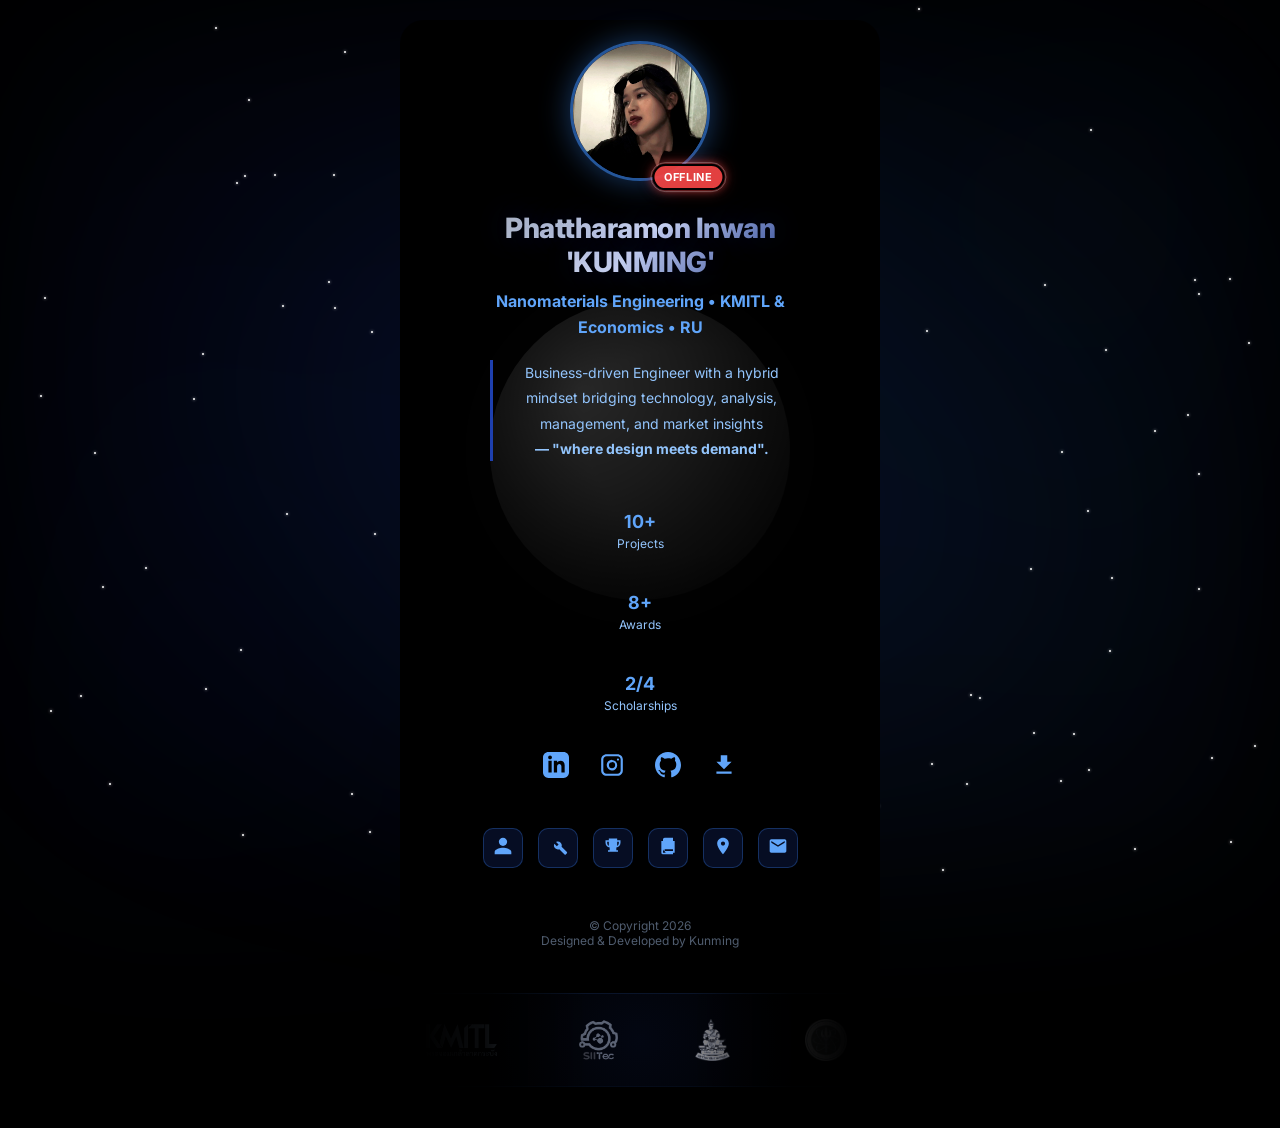
==== commit 7d00f47c: "Update index.html" ====
--- a/index.html
+++ b/index.html
@@ -1652,9 +1652,7 @@
                      Responsive Materials and Nanosensors (RMNS) Group<br>
           Responsive Nanomaterials (RNM) Research Team<br>
           </p>
-              <a href="nanotec.html" target="_blank" class="product-btn">
-View Experience Details →
-</a>
+              
                 </div>
 
                   <div class="project-card">
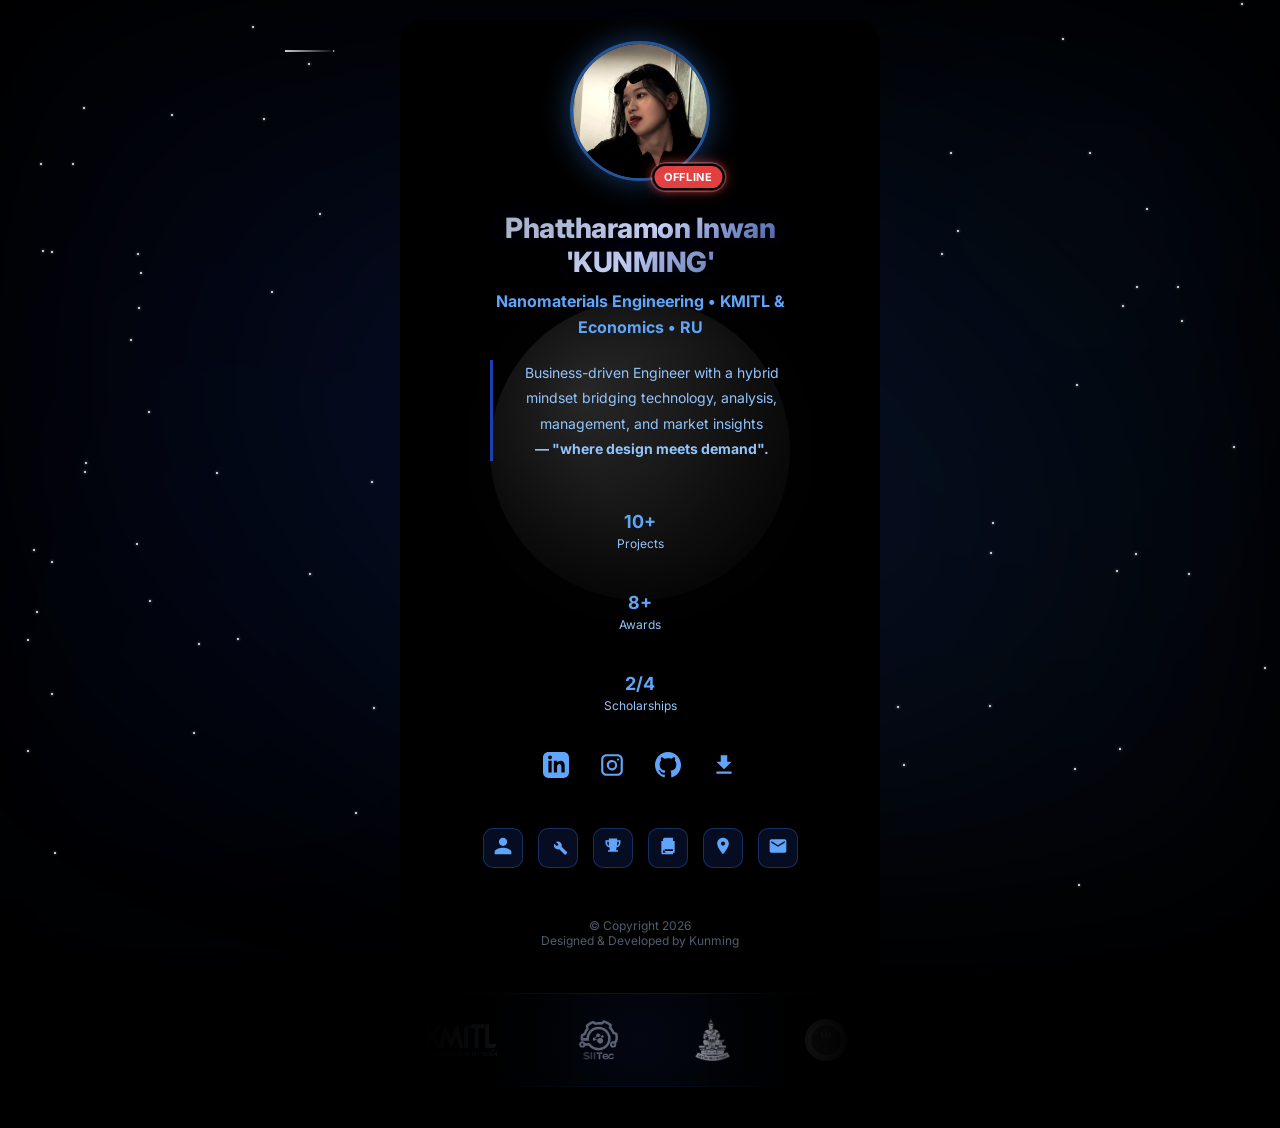
==== commit f5e28be1: "Update index.html" ====
--- a/index.html
+++ b/index.html
@@ -1289,10 +1289,39 @@
 
 
 
-
-
-
-
+.tutoring-link{
+    margin-top:14px;
+    text-align:center;
+    font-size:13px;
+    color:#94a3b8;
+}
+
+.tutoring-link a{
+    color:#60a5fa;
+    text-decoration:none;
+    font-weight:600;
+    transition:0.3s;
+}
+
+.tutoring-link a:hover{
+    color:#93c5fd;
+    text-shadow:0 0 10px rgba(59,130,246,.5);
+}
+
+.psst-text{
+    display:block;
+    margin-top:8px;
+    font-size:11px;
+    color:#64748b;
+    opacity:0.75;
+    font-style:italic;
+    transition:0.3s;
+}
+
+.psst-text:hover{
+    color:#93c5fd;
+    opacity:1;
+}
 
 
 
@@ -2006,7 +2035,18 @@
 
 </form>
 
+<p class="tutoring-link">
+    Interested in private tutoring?
+    <a href="tutorr.png">Learn more →</a>
+
+     <span class="psst-text">
+        Psst… If you found this by chance and need a little help, <br>
+        just drop me a message.
+    </span>
+</p>
 </div>
+
+
         <div class="footer">
   © <span id="year"></span> Copyright 2026 <br />
 Designed & Developed by Kunming
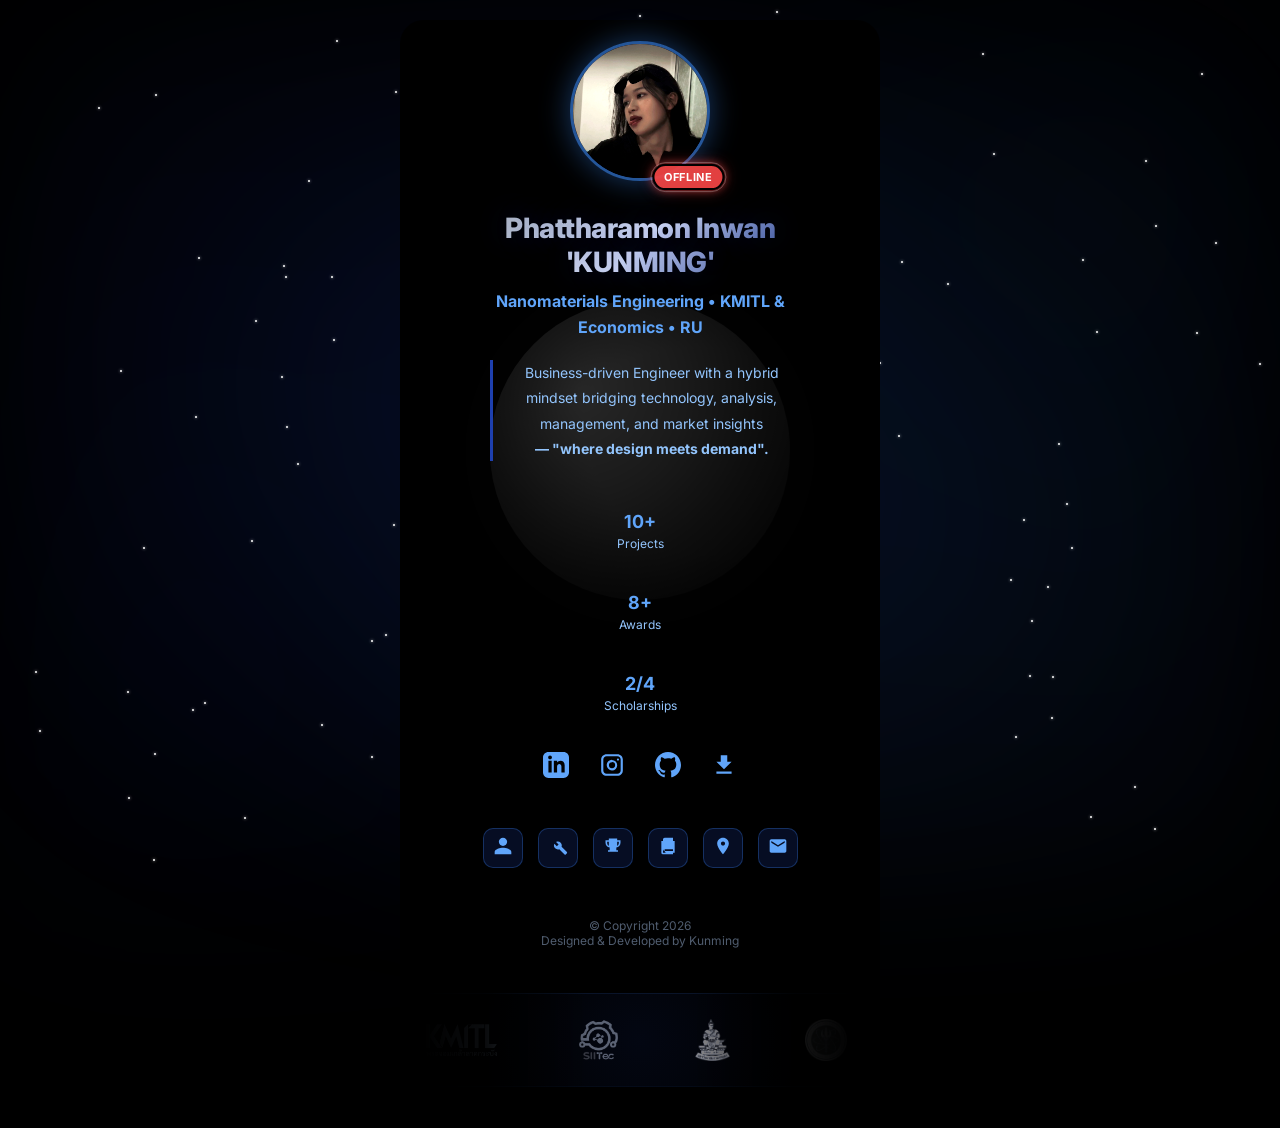
==== commit f828dfbe: "Update index.html" ====
--- a/index.html
+++ b/index.html
@@ -2037,7 +2037,7 @@
 
 <p class="tutoring-link">
     Interested in private tutoring?
-    <a href="tutorr.png">Learn more →</a>
+    <a href="tutorrrr.png">Learn more →</a>
 
      <span class="psst-text">
         Psst… If you found this by chance and need a little help, <br>
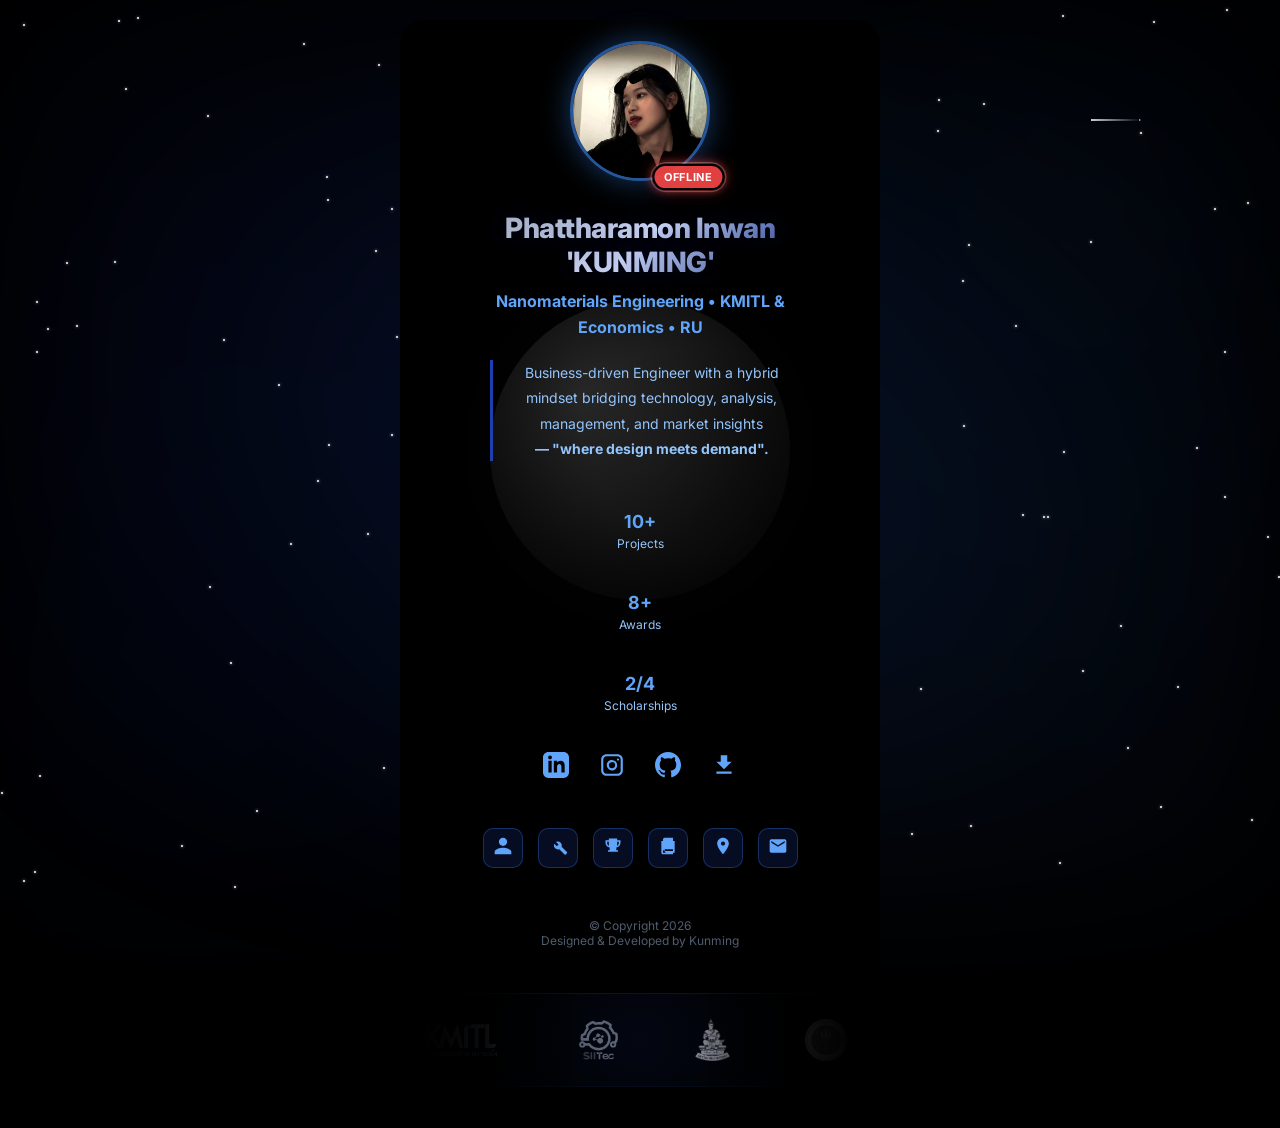
==== commit da2b708d: "Update index.html" ====
--- a/index.html
+++ b/index.html
@@ -2037,7 +2037,7 @@
 
 <p class="tutoring-link">
     Interested in private tutoring?
-    <a href="tutorrrr.png">Learn more →</a>
+    <a href="Kunmingggg.PNG">Learn more →</a>
 
      <span class="psst-text">
         Psst… If you found this by chance and need a little help, <br>
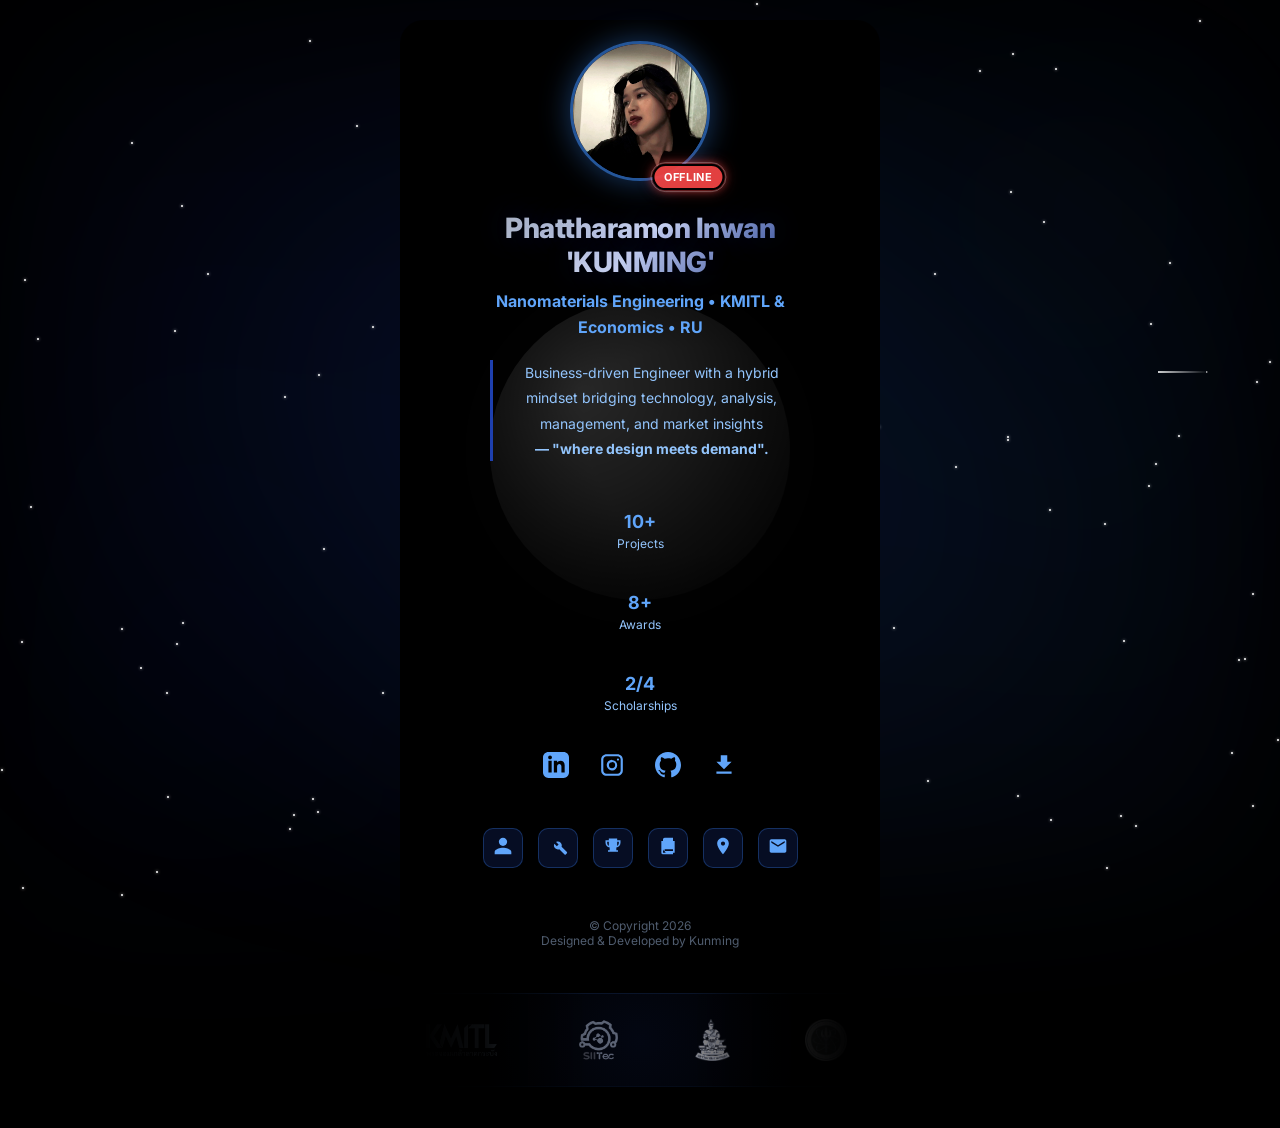
==== commit f38dc815: "Update index.html" ====
--- a/index.html
+++ b/index.html
@@ -1600,12 +1600,12 @@
                     <h3>Technical Skills</h3>
                     <div class="skill-tags">
                         <span class="skill-tag">SolidWorks</span>
-                        <span class="skill-tag">Circuit Design</span>
-                        <span class="skill-tag">Vibecoding</span>
-                         <span class="skill-tag">C, HTML & CSS, JS</span>
-                        <span class="skill-tag">Generative AI</span>
-                        <span class="skill-tag">Nanotechnology</span>
-                        <span class="skill-tag">Material Science</span>
+                        <span class="skill-tag"> C, HTML & CSS, JS </span>
+                        <span class="skill-tag"> FTIR</span>
+                         <span class="skill-tag">XRD,AFM </span>
+                        <span class="skill-tag"> FS</span>
+                        <span class="skill-tag">TGA </span>
+                        <span class="skill-tag">Particle analysis</span>
                     </div>
                 </div>
 
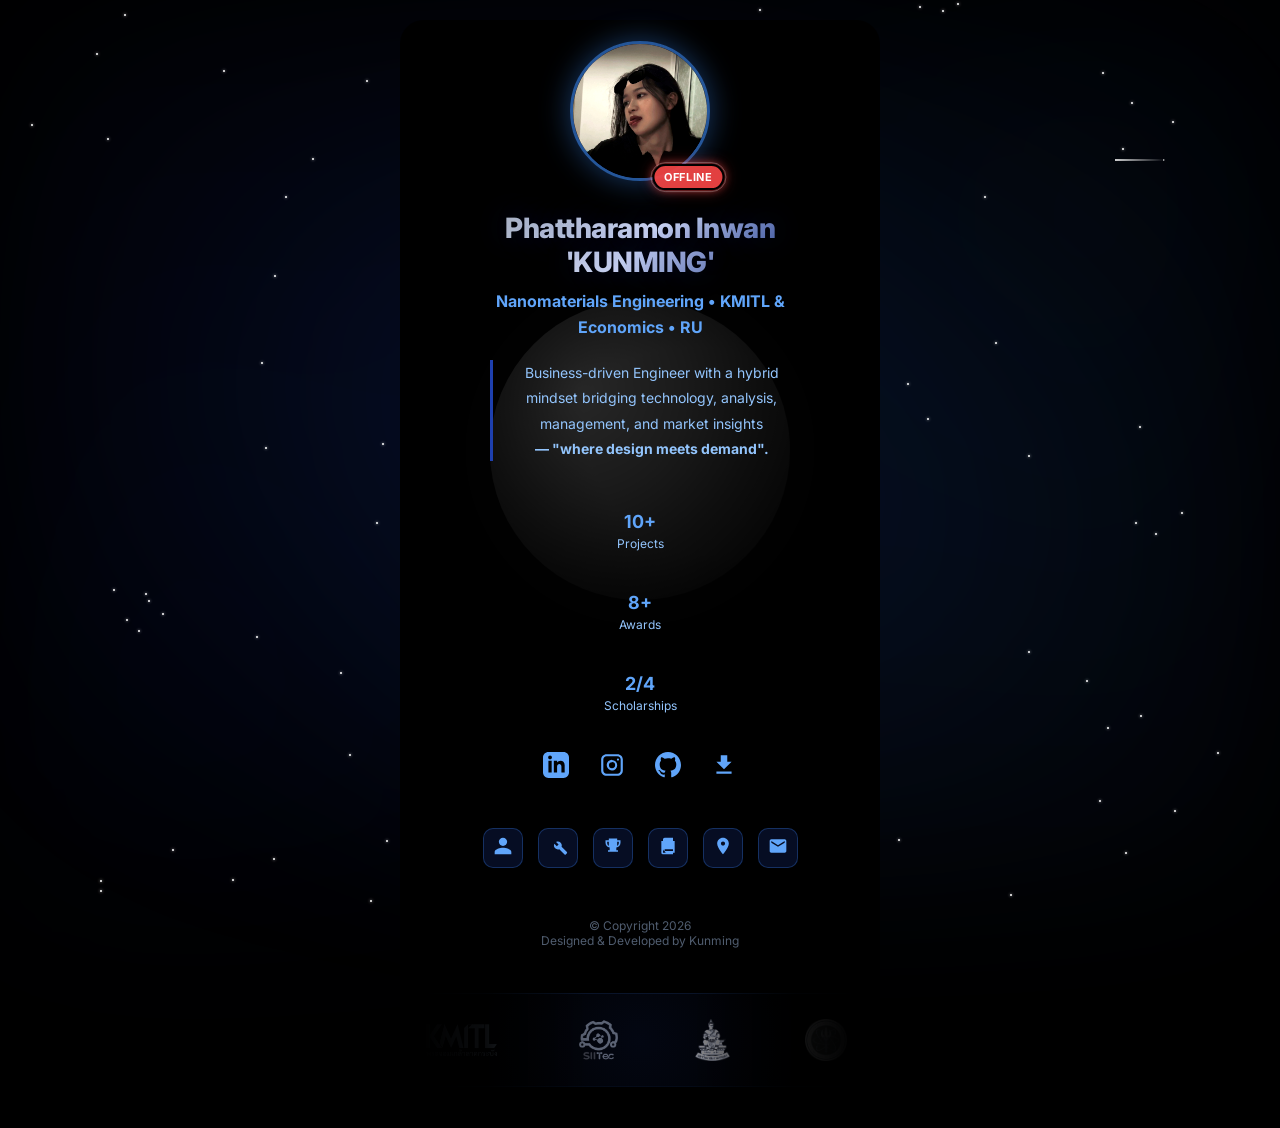
==== commit 727af409: "Add UV-VIS and RAMAN skill tags to index.html" ====
--- a/index.html
+++ b/index.html
@@ -1604,7 +1604,9 @@
                         <span class="skill-tag"> FTIR</span>
                          <span class="skill-tag">XRD,AFM </span>
                         <span class="skill-tag"> FS</span>
+                                 <span class="skill-tag"> UV-VIS</span>
                         <span class="skill-tag">TGA </span>
+                        <span class="skill-tag"> RAMAN </span>
                         <span class="skill-tag">Particle analysis</span>
                     </div>
                 </div>
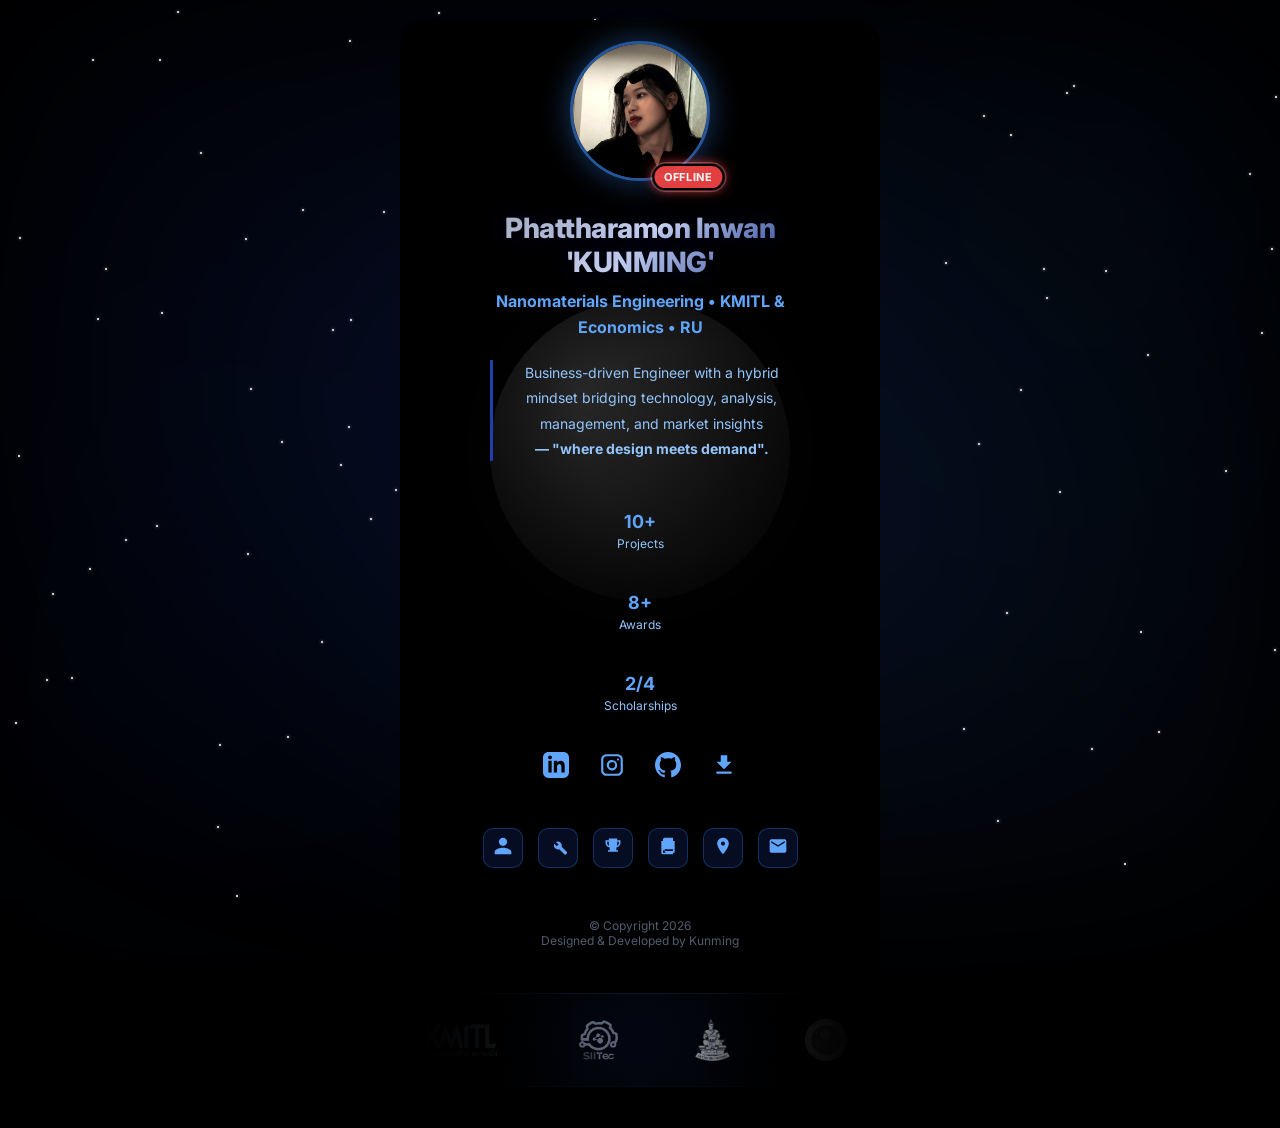
==== commit f16ac398: "Update index.html" ====
--- a/index.html
+++ b/index.html
@@ -1602,7 +1602,7 @@
                         <span class="skill-tag">SolidWorks</span>
                         <span class="skill-tag"> C, HTML & CSS, JS </span>
                         <span class="skill-tag"> FTIR</span>
-                         <span class="skill-tag">XRD,AFM </span>
+                         <span class="skill-tag">XRD, AFM </span>
                         <span class="skill-tag"> FS</span>
                                  <span class="skill-tag"> UV-VIS</span>
                         <span class="skill-tag">TGA </span>
